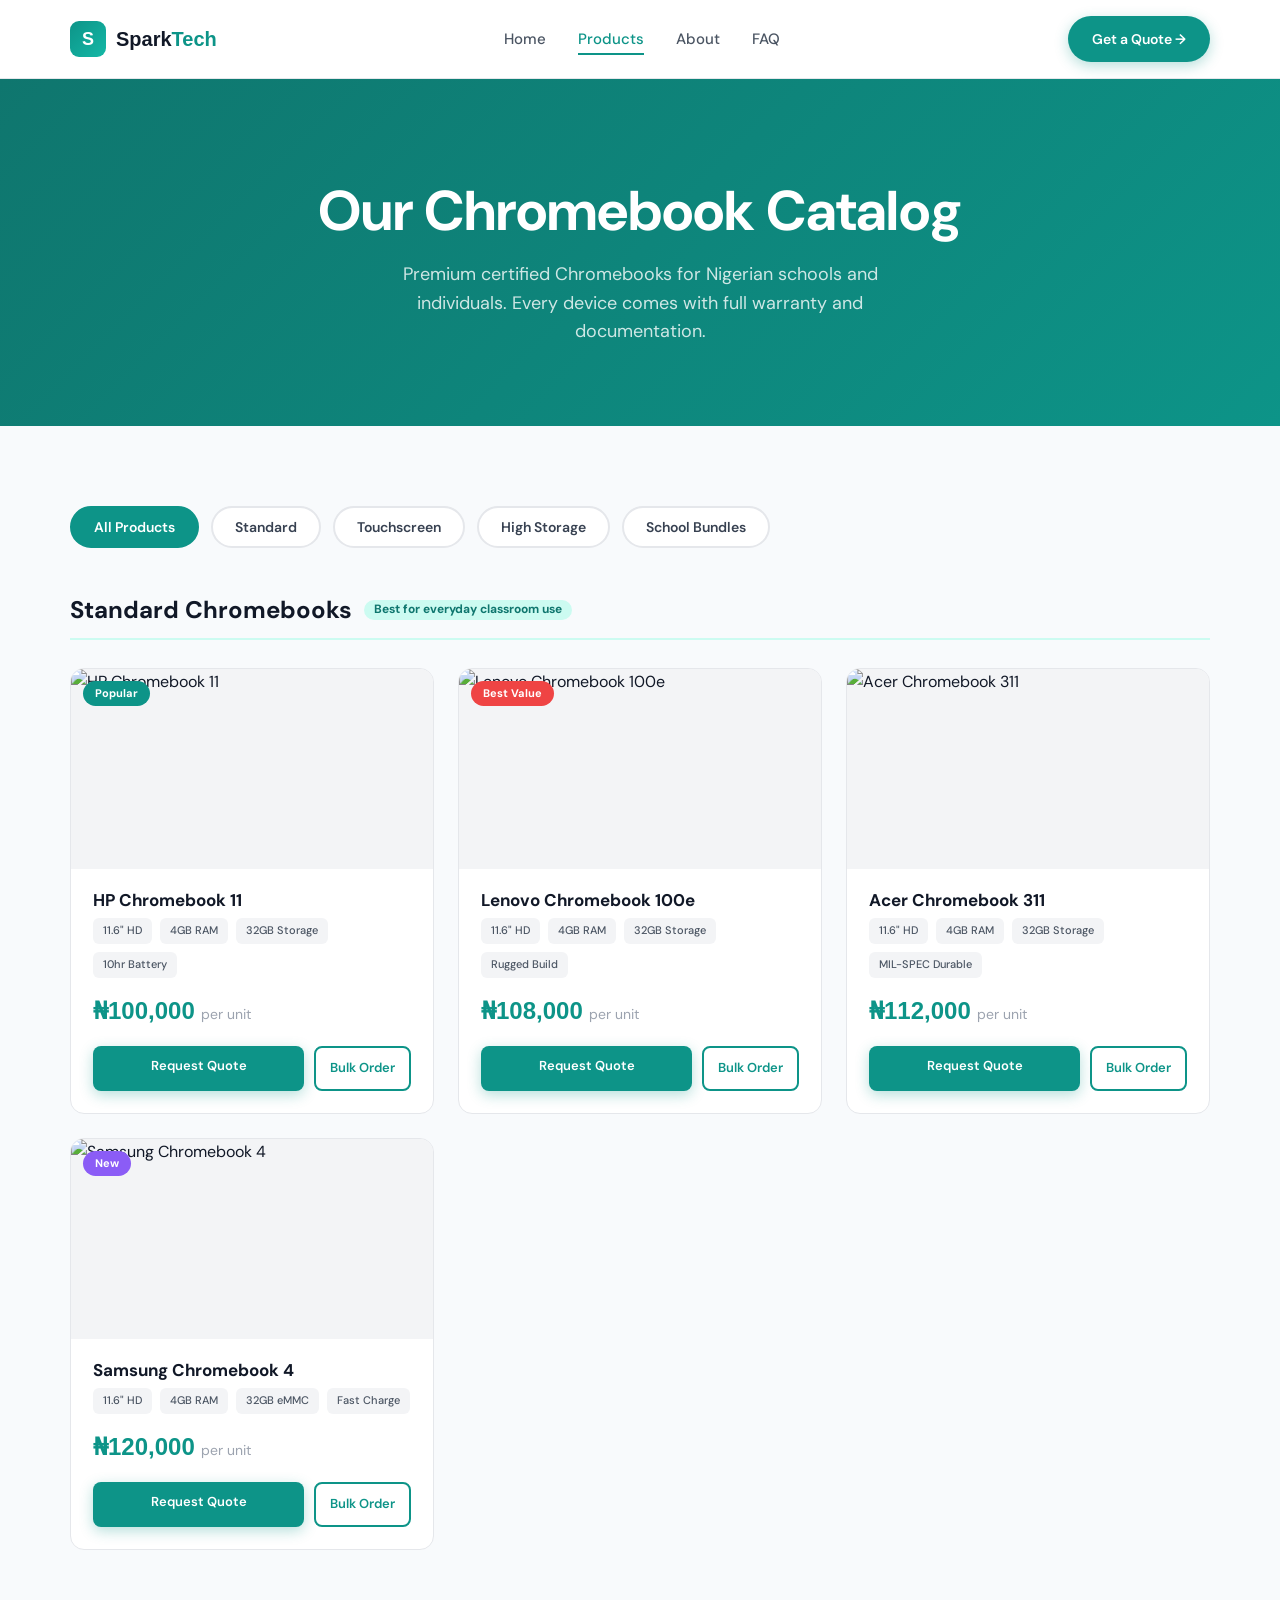
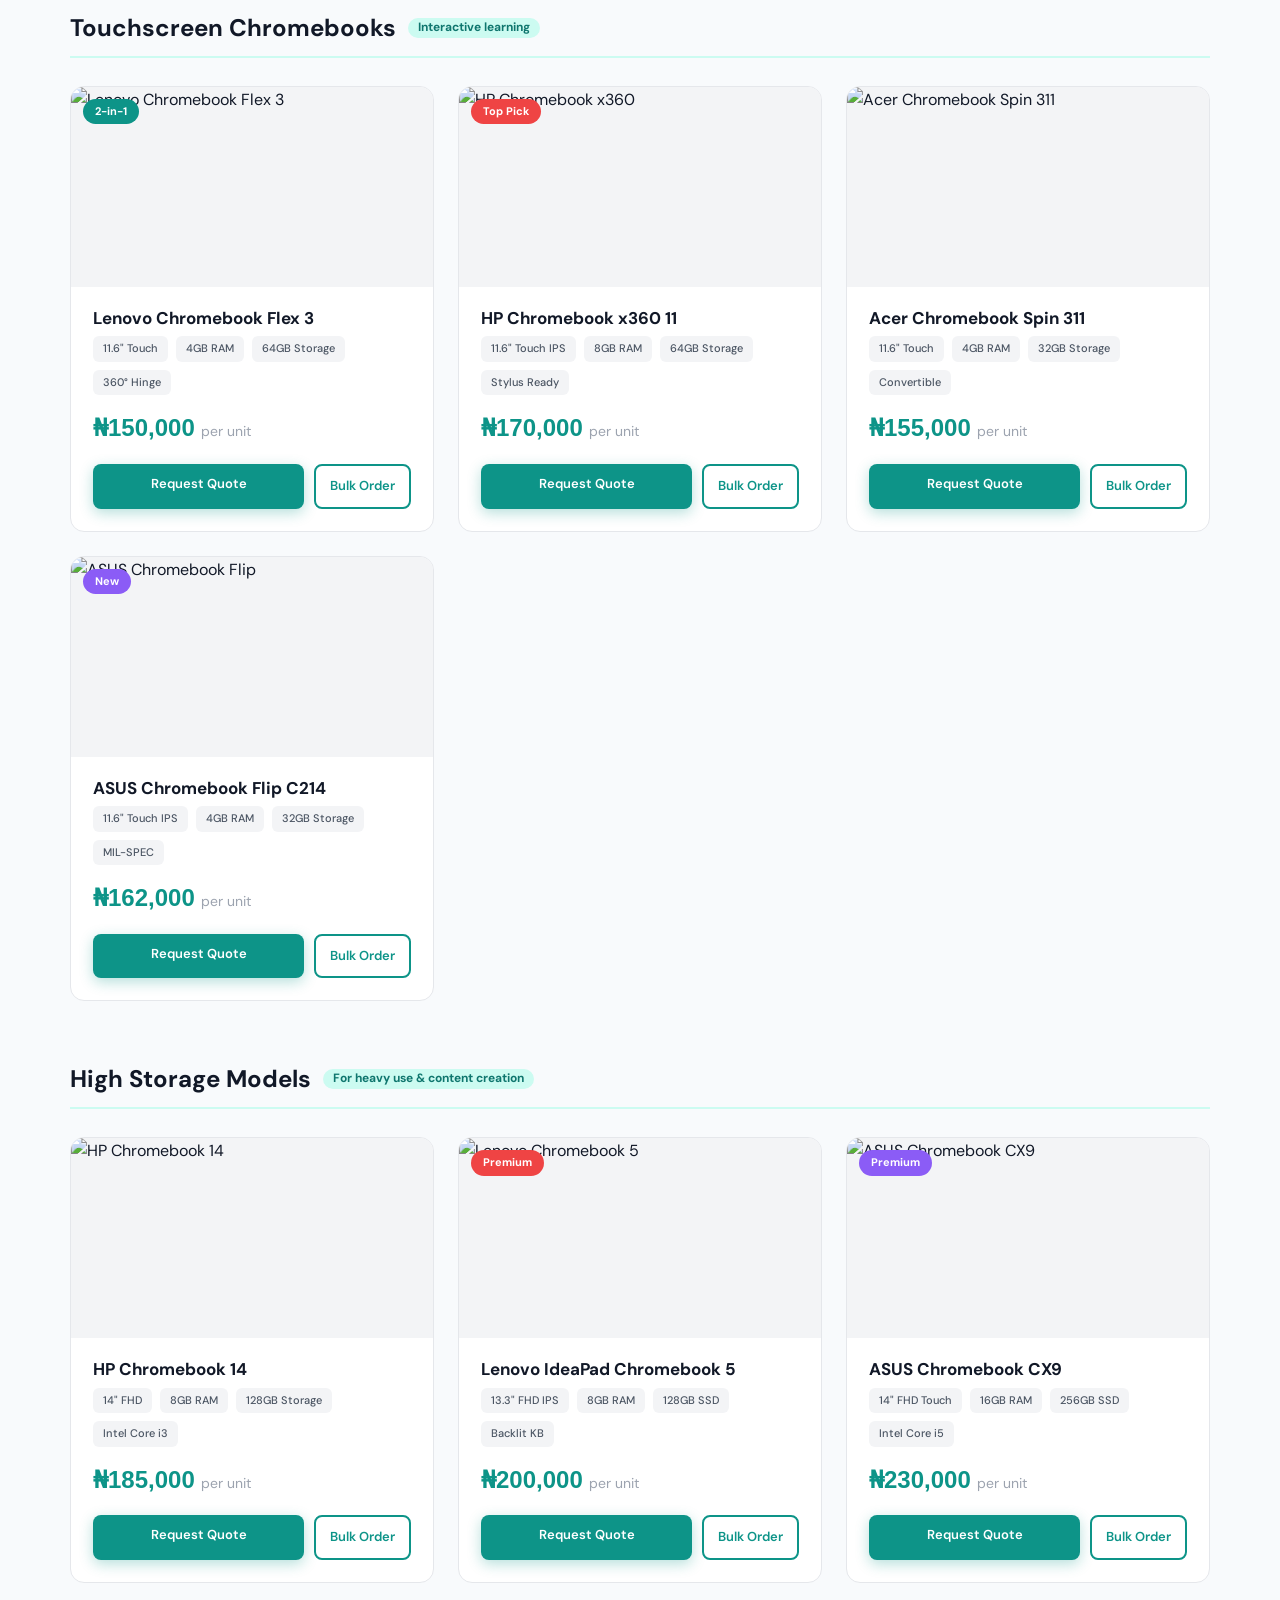
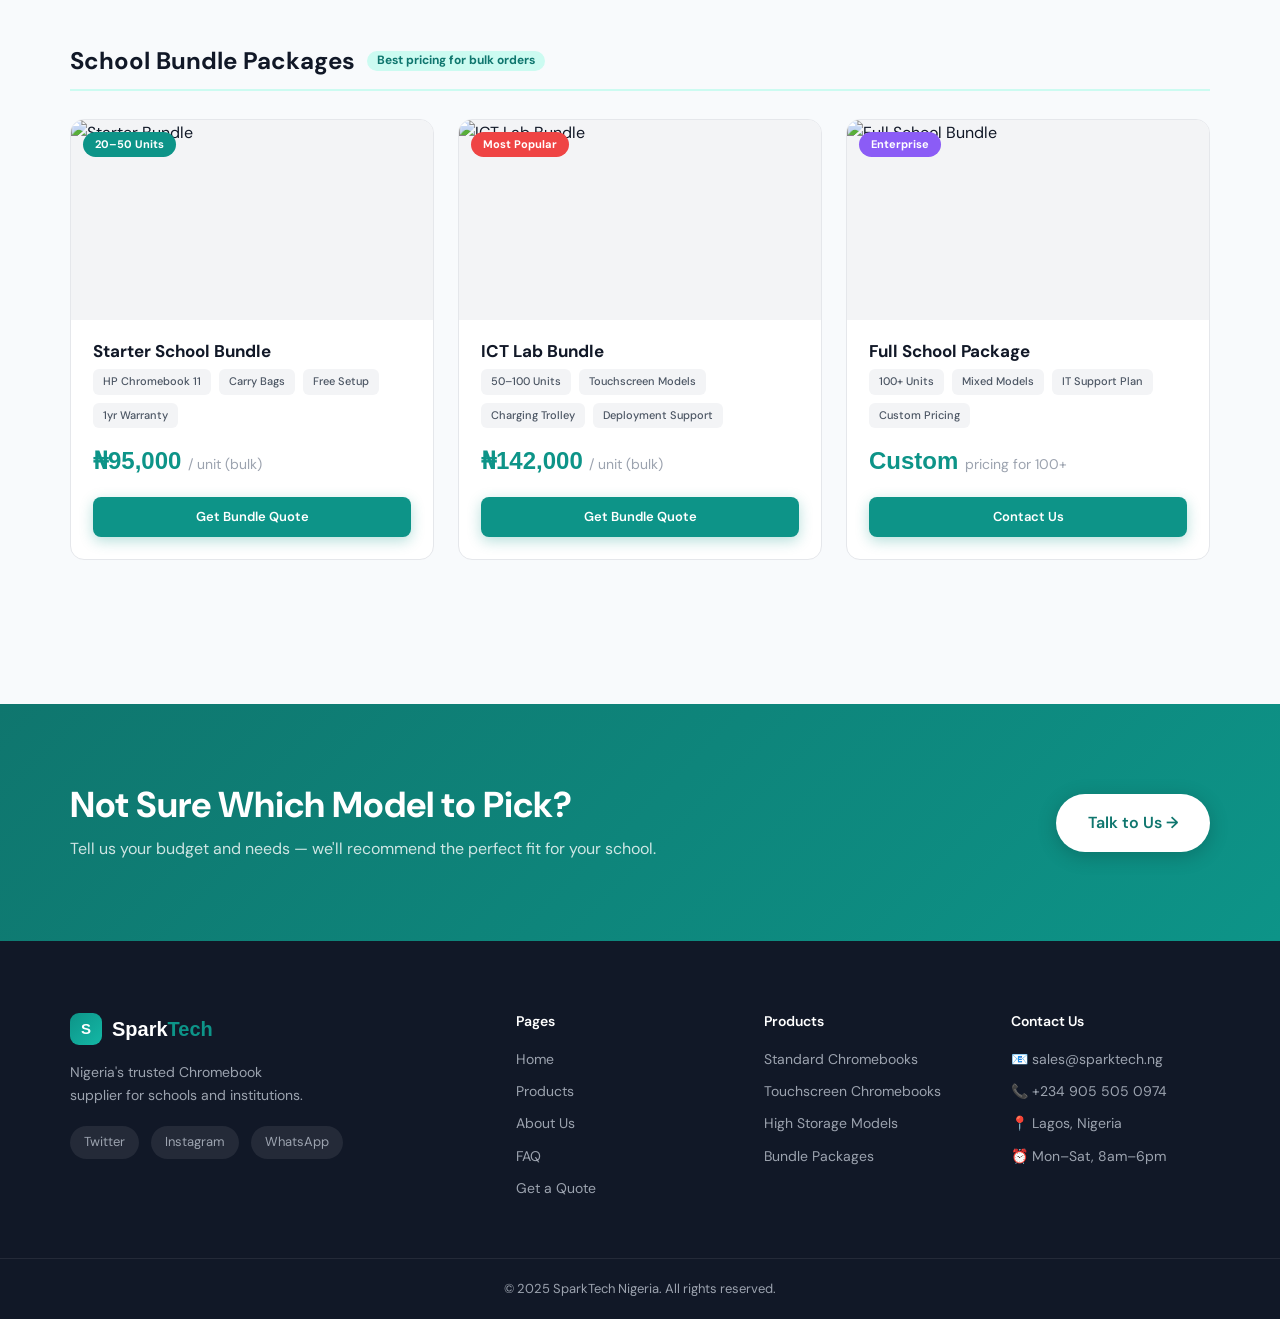
==== about.html @ 75e71f41 "Add files via upload" ====
<!DOCTYPE html>
<html lang="en">
<head>
<meta charset="UTF-8">
<meta name="viewport" content="width=device-width, initial-scale=1.0">
<title>Products — SparkTech</title>
<link href="https://fonts.googleapis.com/css2?family=Clash+Display:wght@400;500;600;700&family=DM+Sans:wght@300;400;500&display=swap" rel="stylesheet">
<link rel="stylesheet" href="style.css">
</head>
<body>

<header class="header">
  <div class="container nav">
    <a href="index.html" class="logo">
      <div class="logo-mark">S</div>
      <span>Spark<strong>Tech</strong></span>
    </a>
    <nav class="nav-links">
      <a href="index.html">Home</a>
      <a href="products.html" class="active">Products</a>
      <a href="about.html">About</a>
      <a href="faq.html">FAQ</a>
    </nav>
    <a href="quote.html" class="btn-primary">Get a Quote →</a>
    <button class="hamburger" onclick="toggleMenu()">&#9776;</button>
  </div>
  <div class="mobile-menu" id="mobileMenu">
    <a href="index.html">Home</a>
    <a href="products.html">Products</a>
    <a href="about.html">About</a>
    <a href="faq.html">FAQ</a>
    <a href="quote.html">Get a Quote</a>
  </div>
</header>

<!-- PAGE HERO -->
<section class="page-hero">
  <h1>Our Chromebook Catalog</h1>
  <p>Premium certified Chromebooks for Nigerian schools and individuals. Every device comes with full warranty and documentation.</p>
</section>

<!-- PRODUCTS -->
<section class="products-page">
  <div class="container">

    <!-- FILTER -->
    <div class="products-filter">
      <button class="filter-btn active" onclick="filterProducts('all', this)">All Products</button>
      <button class="filter-btn" onclick="filterProducts('standard', this)">Standard</button>
      <button class="filter-btn" onclick="filterProducts('touchscreen', this)">Touchscreen</button>
      <button class="filter-btn" onclick="filterProducts('high-storage', this)">High Storage</button>
      <button class="filter-btn" onclick="filterProducts('bundle', this)">School Bundles</button>
    </div>

    <!-- STANDARD CHROMEBOOKS -->
    <div class="products-category" data-category="standard">
      <h2 class="category-title">
        Standard Chromebooks
        <span class="category-tag">Best for everyday classroom use</span>
      </h2>
      <div class="products-grid">

        <div class="product-card">
          <div class="product-card-img">
            <img src="https://images.unsplash.com/photo-1593642632559-0c6d3fc62b89?w=500&q=80" alt="HP Chromebook 11" />
            <span class="product-badge">Popular</span>
          </div>
          <div class="product-card-info">
            <h3>HP Chromebook 11</h3>
            <div class="specs">
              <span class="spec-tag">11.6" HD</span>
              <span class="spec-tag">4GB RAM</span>
              <span class="spec-tag">32GB Storage</span>
              <span class="spec-tag">10hr Battery</span>
            </div>
            <div class="product-card-price">₦100,000 <span>per unit</span></div>
            <div class="product-card-actions">
              <a href="quote.html" class="btn-primary">Request Quote</a>
              <a href="quote.html" class="btn-outline-teal">Bulk Order</a>
            </div>
          </div>
        </div>

        <div class="product-card">
          <div class="product-card-img">
            <img src="https://images.unsplash.com/photo-1517336714731-489689fd1ca8?w=500&q=80" alt="Lenovo Chromebook 100e" />
            <span class="product-badge hot">Best Value</span>
          </div>
          <div class="product-card-info">
            <h3>Lenovo Chromebook 100e</h3>
            <div class="specs">
              <span class="spec-tag">11.6" HD</span>
              <span class="spec-tag">4GB RAM</span>
              <span class="spec-tag">32GB Storage</span>
              <span class="spec-tag">Rugged Build</span>
            </div>
            <div class="product-card-price">₦108,000 <span>per unit</span></div>
            <div class="product-card-actions">
              <a href="quote.html" class="btn-primary">Request Quote</a>
              <a href="quote.html" class="btn-outline-teal">Bulk Order</a>
            </div>
          </div>
        </div>

        <div class="product-card">
          <div class="product-card-img">
            <img src="https://images.unsplash.com/photo-1496181133206-80ce9b88a853?w=500&q=80" alt="Acer Chromebook 311" />
          </div>
          <div class="product-card-info">
            <h3>Acer Chromebook 311</h3>
            <div class="specs">
              <span class="spec-tag">11.6" HD</span>
              <span class="spec-tag">4GB RAM</span>
              <span class="spec-tag">32GB Storage</span>
              <span class="spec-tag">MIL-SPEC Durable</span>
            </div>
            <div class="product-card-price">₦112,000 <span>per unit</span></div>
            <div class="product-card-actions">
              <a href="quote.html" class="btn-primary">Request Quote</a>
              <a href="quote.html" class="btn-outline-teal">Bulk Order</a>
            </div>
          </div>
        </div>

        <div class="product-card">
          <div class="product-card-img">
            <img src="https://images.unsplash.com/photo-1588702547919-26089e690ecc?w=500&q=80" alt="Samsung Chromebook 4" />
            <span class="product-badge new">New</span>
          </div>
          <div class="product-card-info">
            <h3>Samsung Chromebook 4</h3>
            <div class="specs">
              <span class="spec-tag">11.6" HD</span>
              <span class="spec-tag">4GB RAM</span>
              <span class="spec-tag">32GB eMMC</span>
              <span class="spec-tag">Fast Charge</span>
            </div>
            <div class="product-card-price">₦120,000 <span>per unit</span></div>
            <div class="product-card-actions">
              <a href="quote.html" class="btn-primary">Request Quote</a>
              <a href="quote.html" class="btn-outline-teal">Bulk Order</a>
            </div>
          </div>
        </div>

      </div>
    </div>

    <!-- TOUCHSCREEN CHROMEBOOKS -->
    <div class="products-category" data-category="touchscreen">
      <h2 class="category-title">
        Touchscreen Chromebooks
        <span class="category-tag">Interactive learning</span>
      </h2>
      <div class="products-grid">

        <div class="product-card">
          <div class="product-card-img">
            <img src="https://images.unsplash.com/photo-1611532736597-de2d4265fba3?w=500&q=80" alt="Lenovo Chromebook Flex 3" />
            <span class="product-badge">2-in-1</span>
          </div>
          <div class="product-card-info">
            <h3>Lenovo Chromebook Flex 3</h3>
            <div class="specs">
              <span class="spec-tag">11.6" Touch</span>
              <span class="spec-tag">4GB RAM</span>
              <span class="spec-tag">64GB Storage</span>
              <span class="spec-tag">360° Hinge</span>
            </div>
            <div class="product-card-price">₦150,000 <span>per unit</span></div>
            <div class="product-card-actions">
              <a href="quote.html" class="btn-primary">Request Quote</a>
              <a href="quote.html" class="btn-outline-teal">Bulk Order</a>
            </div>
          </div>
        </div>

        <div class="product-card">
          <div class="product-card-img">
            <img src="https://images.unsplash.com/photo-1542393545-10f5cde2c810?w=500&q=80" alt="HP Chromebook x360" />
            <span class="product-badge hot">Top Pick</span>
          </div>
          <div class="product-card-info">
            <h3>HP Chromebook x360 11</h3>
            <div class="specs">
              <span class="spec-tag">11.6" Touch IPS</span>
              <span class="spec-tag">8GB RAM</span>
              <span class="spec-tag">64GB Storage</span>
              <span class="spec-tag">Stylus Ready</span>
            </div>
            <div class="product-card-price">₦170,000 <span>per unit</span></div>
            <div class="product-card-actions">
              <a href="quote.html" class="btn-primary">Request Quote</a>
              <a href="quote.html" class="btn-outline-teal">Bulk Order</a>
            </div>
          </div>
        </div>

        <div class="product-card">
          <div class="product-card-img">
            <img src="https://images.unsplash.com/photo-1525547719571-a2d4ac8945e2?w=500&q=80" alt="Acer Chromebook Spin 311" />
          </div>
          <div class="product-card-info">
            <h3>Acer Chromebook Spin 311</h3>
            <div class="specs">
              <span class="spec-tag">11.6" Touch</span>
              <span class="spec-tag">4GB RAM</span>
              <span class="spec-tag">32GB Storage</span>
              <span class="spec-tag">Convertible</span>
            </div>
            <div class="product-card-price">₦155,000 <span>per unit</span></div>
            <div class="product-card-actions">
              <a href="quote.html" class="btn-primary">Request Quote</a>
              <a href="quote.html" class="btn-outline-teal">Bulk Order</a>
            </div>
          </div>
        </div>

        <div class="product-card">
          <div class="product-card-img">
            <img src="https://images.unsplash.com/photo-1484788984921-03950022c9ef?w=500&q=80" alt="ASUS Chromebook Flip" />
            <span class="product-badge new">New</span>
          </div>
          <div class="product-card-info">
            <h3>ASUS Chromebook Flip C214</h3>
            <div class="specs">
              <span class="spec-tag">11.6" Touch IPS</span>
              <span class="spec-tag">4GB RAM</span>
              <span class="spec-tag">32GB Storage</span>
              <span class="spec-tag">MIL-SPEC</span>
            </div>
            <div class="product-card-price">₦162,000 <span>per unit</span></div>
            <div class="product-card-actions">
              <a href="quote.html" class="btn-primary">Request Quote</a>
              <a href="quote.html" class="btn-outline-teal">Bulk Order</a>
            </div>
          </div>
        </div>

      </div>
    </div>

    <!-- HIGH STORAGE -->
    <div class="products-category" data-category="high-storage">
      <h2 class="category-title">
        High Storage Models
        <span class="category-tag">For heavy use & content creation</span>
      </h2>
      <div class="products-grid">

        <div class="product-card">
          <div class="product-card-img">
            <img src="https://images.unsplash.com/photo-1516321497487-e288fb19713f?w=500&q=80" alt="HP Chromebook 14" />
          </div>
          <div class="product-card-info">
            <h3>HP Chromebook 14</h3>
            <div class="specs">
              <span class="spec-tag">14" FHD</span>
              <span class="spec-tag">8GB RAM</span>
              <span class="spec-tag">128GB Storage</span>
              <span class="spec-tag">Intel Core i3</span>
            </div>
            <div class="product-card-price">₦185,000 <span>per unit</span></div>
            <div class="product-card-actions">
              <a href="quote.html" class="btn-primary">Request Quote</a>
              <a href="quote.html" class="btn-outline-teal">Bulk Order</a>
            </div>
          </div>
        </div>

        <div class="product-card">
          <div class="product-card-img">
            <img src="https://images.unsplash.com/photo-1593642532454-e138e28a63f4?w=500&q=80" alt="Lenovo Chromebook 5" />
            <span class="product-badge hot">Premium</span>
          </div>
          <div class="product-card-info">
            <h3>Lenovo IdeaPad Chromebook 5</h3>
            <div class="specs">
              <span class="spec-tag">13.3" FHD IPS</span>
              <span class="spec-tag">8GB RAM</span>
              <span class="spec-tag">128GB SSD</span>
              <span class="spec-tag">Backlit KB</span>
            </div>
            <div class="product-card-price">₦200,000 <span>per unit</span></div>
            <div class="product-card-actions">
              <a href="quote.html" class="btn-primary">Request Quote</a>
              <a href="quote.html" class="btn-outline-teal">Bulk Order</a>
            </div>
          </div>
        </div>

        <div class="product-card">
          <div class="product-card-img">
            <img src="https://images.unsplash.com/photo-1603302576837-37561b2e2302?w=500&q=80" alt="ASUS Chromebook CX9" />
            <span class="product-badge new">Premium</span>
          </div>
          <div class="product-card-info">
            <h3>ASUS Chromebook CX9</h3>
            <div class="specs">
              <span class="spec-tag">14" FHD Touch</span>
              <span class="spec-tag">16GB RAM</span>
              <span class="spec-tag">256GB SSD</span>
              <span class="spec-tag">Intel Core i5</span>
            </div>
            <div class="product-card-price">₦230,000 <span>per unit</span></div>
            <div class="product-card-actions">
              <a href="quote.html" class="btn-primary">Request Quote</a>
              <a href="quote.html" class="btn-outline-teal">Bulk Order</a>
            </div>
          </div>
        </div>

      </div>
    </div>

    <!-- BUNDLES -->
    <div class="products-category" data-category="bundle">
      <h2 class="category-title">
        School Bundle Packages
        <span class="category-tag">Best pricing for bulk orders</span>
      </h2>
      <div class="products-grid">

        <div class="product-card">
          <div class="product-card-img">
            <img src="https://images.unsplash.com/photo-1588072432836-e10032774350?w=500&q=80" alt="Starter Bundle" />
            <span class="product-badge">20–50 Units</span>
          </div>
          <div class="product-card-info">
            <h3>Starter School Bundle</h3>
            <div class="specs">
              <span class="spec-tag">HP Chromebook 11</span>
              <span class="spec-tag">Carry Bags</span>
              <span class="spec-tag">Free Setup</span>
              <span class="spec-tag">1yr Warranty</span>
            </div>
            <div class="product-card-price">₦95,000 <span>/ unit (bulk)</span></div>
            <div class="product-card-actions">
              <a href="quote.html" class="btn-primary">Get Bundle Quote</a>
            </div>
          </div>
        </div>

        <div class="product-card">
          <div class="product-card-img">
            <img src="https://images.unsplash.com/photo-1509062522246-3755977927d7?w=500&q=80" alt="ICT Lab Bundle" />
            <span class="product-badge hot">Most Popular</span>
          </div>
          <div class="product-card-info">
            <h3>ICT Lab Bundle</h3>
            <div class="specs">
              <span class="spec-tag">50–100 Units</span>
              <span class="spec-tag">Touchscreen Models</span>
              <span class="spec-tag">Charging Trolley</span>
              <span class="spec-tag">Deployment Support</span>
            </div>
            <div class="product-card-price">₦142,000 <span>/ unit (bulk)</span></div>
            <div class="product-card-actions">
              <a href="quote.html" class="btn-primary">Get Bundle Quote</a>
            </div>
          </div>
        </div>

        <div class="product-card">
          <div class="product-card-img">
            <img src="https://images.unsplash.com/photo-1524178232363-1fb2b075b655?w=500&q=80" alt="Full School Bundle" />
            <span class="product-badge new">Enterprise</span>
          </div>
          <div class="product-card-info">
            <h3>Full School Package</h3>
            <div class="specs">
              <span class="spec-tag">100+ Units</span>
              <span class="spec-tag">Mixed Models</span>
              <span class="spec-tag">IT Support Plan</span>
              <span class="spec-tag">Custom Pricing</span>
            </div>
            <div class="product-card-price">Custom <span>pricing for 100+</span></div>
            <div class="product-card-actions">
              <a href="quote.html" class="btn-primary">Contact Us</a>
            </div>
          </div>
        </div>

      </div>
    </div>

  </div>
</section>

<!-- CTA STRIP -->
<section class="cta-strip">
  <div class="container cta-inner">
    <div>
      <h2>Not Sure Which Model to Pick?</h2>
      <p>Tell us your budget and needs — we'll recommend the perfect fit for your school.</p>
    </div>
    <a href="quote.html" class="btn-primary large">Talk to Us →</a>
  </div>
</section>

<!-- FOOTER -->
<footer class="footer">
  <div class="container footer-grid">
    <div class="footer-brand">
      <div class="logo">
        <div class="logo-mark">S</div>
        <span>Spark<strong>Tech</strong></span>
      </div>
      <p>Nigeria's trusted Chromebook supplier for schools and institutions.</p>
      <div class="socials">
        <a href="#">Twitter</a>
        <a href="#">Instagram</a>
        <a href="#">WhatsApp</a>
      </div>
    </div>
    <div class="footer-col">
      <h4>Pages</h4>
      <a href="index.html">Home</a>
      <a href="products.html">Products</a>
      <a href="about.html">About Us</a>
      <a href="faq.html">FAQ</a>
      <a href="quote.html">Get a Quote</a>
    </div>
    <div class="footer-col">
      <h4>Products</h4>
      <a href="products.html">Standard Chromebooks</a>
      <a href="products.html">Touchscreen Chromebooks</a>
      <a href="products.html">High Storage Models</a>
      <a href="products.html">Bundle Packages</a>
    </div>
    <div class="footer-col">
      <h4>Contact Us</h4>
      <p>📧 sales@sparktech.ng</p>
      <p>📞 +234 905 505 0974</p>
      <p>📍 Lagos, Nigeria</p>
      <p>⏰ Mon–Sat, 8am–6pm</p>
    </div>
  </div>
  <div class="footer-bottom">
    <p>© 2025 SparkTech Nigeria. All rights reserved.</p>
  </div>
</footer>

<script>
function toggleMenu() {
  document.getElementById('mobileMenu').classList.toggle('open');
}

function filterProducts(cat, btn) {
  document.querySelectorAll('.filter-btn').forEach(b => b.classList.remove('active'));
  btn.classList.add('active');
  document.querySelectorAll('.products-category').forEach(section => {
    if (cat === 'all' || section.dataset.category === cat) {
      section.style.display = 'block';
    } else {
      section.style.display = 'none';
    }
  });
}
</script>
</body>
</html>
---- style.css ----
/* ===================== RESET & BASE ===================== */
*, *::before, *::after { margin: 0; padding: 0; box-sizing: border-box; }

:root {
  --teal: #0d9488;
  --teal-light: #14b8a6;
  --teal-dark: #0f766e;
  --teal-pale: #ccfbf1;
  --teal-bg: #f0fdfa;
  --white: #ffffff;
  --off-white: #f8fafc;
  --gray-50: #f9fafb;
  --gray-100: #f3f4f6;
  --gray-200: #e5e7eb;
  --gray-400: #9ca3af;
  --gray-600: #4b5563;
  --gray-700: #374151;
  --gray-900: #111827;
  --shadow-sm: 0 1px 3px rgba(0,0,0,0.08);
  --shadow-md: 0 4px 16px rgba(0,0,0,0.10);
  --shadow-lg: 0 12px 40px rgba(0,0,0,0.12);
  --radius: 14px;
  --radius-sm: 8px;
}

html { scroll-behavior: smooth; }

body {
  font-family: 'DM Sans', sans-serif;
  background: var(--white);
  color: var(--gray-900);
  line-height: 1.6;
  overflow-x: hidden;
}

h1, h2, h3, h4 {
  font-family: 'Clash Display', 'DM Sans', sans-serif;
  font-weight: 700;
  line-height: 1.15;
}

a { text-decoration: none; color: inherit; }
img { width: 100%; display: block; }

.container { width: 90%; max-width: 1140px; margin: auto; }
.section { padding: 100px 0; }

/* ===================== SECTION LABELS ===================== */
.section-label {
  display: inline-block;
  background: var(--teal-pale);
  color: var(--teal-dark);
  font-size: 12px;
  font-weight: 600;
  letter-spacing: 2px;
  text-transform: uppercase;
  padding: 6px 14px;
  border-radius: 99px;
  margin-bottom: 16px;
}

.section-title {
  font-size: clamp(28px, 4vw, 42px);
  color: var(--gray-900);
  margin-bottom: 48px;
  line-height: 1.2;
}

/* ===================== BUTTONS ===================== */
.btn-primary {
  background: var(--teal);
  color: white;
  padding: 12px 24px;
  border-radius: 99px;
  font-weight: 600;
  font-size: 14px;
  display: inline-block;
  transition: background 0.2s, transform 0.2s, box-shadow 0.2s;
  box-shadow: 0 4px 14px rgba(13,148,136,0.3);
  cursor: pointer;
  border: none;
  font-family: 'DM Sans', sans-serif;
}
.btn-primary:hover { background: var(--teal-dark); transform: translateY(-2px); box-shadow: 0 8px 24px rgba(13,148,136,0.4); }
.btn-primary.large { padding: 16px 32px; font-size: 16px; }

.btn-ghost {
  background: transparent;
  color: white;
  border: 2px solid rgba(255,255,255,0.6);
  padding: 12px 24px;
  border-radius: 99px;
  font-weight: 600;
  font-size: 14px;
  display: inline-block;
  transition: all 0.2s;
}
.btn-ghost:hover { background: rgba(255,255,255,0.15); border-color: white; }
.btn-ghost.large { padding: 16px 32px; font-size: 16px; }

.btn-teal {
  color: var(--teal);
  font-weight: 600;
  font-size: 14px;
  display: inline-flex;
  align-items: center;
  gap: 4px;
  transition: gap 0.2s;
}
.btn-teal:hover { gap: 8px; }

.btn-outline-teal {
  border: 2px solid var(--teal);
  color: var(--teal);
  padding: 12px 24px;
  border-radius: 99px;
  font-weight: 600;
  font-size: 14px;
  display: inline-block;
  transition: all 0.2s;
}
.btn-outline-teal:hover { background: var(--teal); color: white; }

/* ===================== HEADER / NAV ===================== */
.header {
  position: sticky;
  top: 0;
  z-index: 999;
  background: rgba(255,255,255,0.95);
  backdrop-filter: blur(12px);
  border-bottom: 1px solid var(--gray-200);
}

.nav {
  display: flex;
  align-items: center;
  justify-content: space-between;
  padding: 16px 0;
  gap: 20px;
}

.logo {
  display: flex;
  align-items: center;
  gap: 10px;
  font-size: 20px;
  font-family: 'Clash Display', sans-serif;
  font-weight: 600;
}

.logo-mark {
  width: 36px; height: 36px;
  background: linear-gradient(135deg, var(--teal), var(--teal-light));
  border-radius: 9px;
  display: flex; align-items: center; justify-content: center;
  color: white;
  font-weight: 800;
  font-size: 18px;
}

.logo strong { color: var(--teal); }

.nav-links { display: flex; gap: 32px; }
.nav-links a {
  color: var(--gray-600);
  font-weight: 500;
  font-size: 15px;
  position: relative;
  transition: color 0.2s;
}
.nav-links a::after {
  content: '';
  position: absolute;
  bottom: -4px; left: 0;
  width: 0; height: 2px;
  background: var(--teal);
  transition: width 0.2s;
}
.nav-links a:hover, .nav-links a.active { color: var(--teal); }
.nav-links a:hover::after, .nav-links a.active::after { width: 100%; }

.hamburger {
  display: none;
  background: none; border: none;
  font-size: 24px; cursor: pointer;
  color: var(--gray-700);
}

.mobile-menu {
  display: none;
  flex-direction: column;
  padding: 10px 5%;
  border-top: 1px solid var(--gray-200);
  background: white;
}
.mobile-menu a {
  padding: 12px 0;
  color: var(--gray-700);
  font-weight: 500;
  border-bottom: 1px solid var(--gray-100);
}
.mobile-menu.open { display: flex; }

/* ===================== HERO ===================== */
.hero {
  position: relative;
  min-height: 92vh;
  display: flex;
  align-items: center;
  overflow: hidden;
}

.hero-bg { position: absolute; inset: 0; z-index: 0; }
.hero-bg img { width: 100%; height: 100%; object-fit: cover; object-position: center; }
.hero-overlay {
  position: absolute; inset: 0;
  background: linear-gradient(135deg, rgba(15,118,110,0.88) 0%, rgba(13,148,136,0.7) 60%, rgba(0,0,0,0.5) 100%);
}

.hero-inner {
  position: relative; z-index: 1;
  padding: 120px 0 80px;
  max-width: 700px;
}

.hero-badge {
  display: inline-block;
  background: rgba(255,255,255,0.2);
  backdrop-filter: blur(10px);
  color: white;
  padding: 8px 18px;
  border-radius: 99px;
  font-size: 13px;
  font-weight: 600;
  margin-bottom: 24px;
  border: 1px solid rgba(255,255,255,0.3);
  animation: fadeUp 0.6s ease both;
}

.hero h1 {
  font-size: clamp(42px, 6vw, 72px);
  color: white;
  line-height: 1.05;
  animation: fadeUp 0.6s 0.1s ease both;
}

.hero h1 .highlight { color: #5eead4; }

.hero-inner > p {
  color: rgba(255,255,255,0.85);
  font-size: 18px;
  margin: 24px 0 36px;
  max-width: 500px;
  animation: fadeUp 0.6s 0.2s ease both;
}

.hero-ctas { display: flex; gap: 16px; flex-wrap: wrap; animation: fadeUp 0.6s 0.3s ease both; }

.hero-stats {
  display: flex;
  align-items: center;
  gap: 32px;
  margin-top: 64px;
  animation: fadeUp 0.6s 0.4s ease both;
}

.stat { text-align: center; }
.stat-num { display: block; font-family: 'Clash Display', sans-serif; font-size: 32px; font-weight: 700; color: white; }
.stat-num sup { font-size: 16px; }
.stat-label { color: rgba(255,255,255,0.7); font-size: 13px; }
.stat-divider { width: 1px; height: 40px; background: rgba(255,255,255,0.3); }

@keyframes fadeUp {
  from { opacity: 0; transform: translateY(24px); }
  to { opacity: 1; transform: translateY(0); }
}

/* ===================== TRUST BAR ===================== */
.trust-bar { background: var(--teal-pale); border-bottom: 1px solid #99f6e4; }
.trust-inner { display: flex; align-items: center; gap: 20px; padding: 14px 0; flex-wrap: wrap; }
.trust-inner > span { color: var(--teal-dark); font-size: 13px; font-weight: 600; }
.trust-tags { display: flex; gap: 10px; flex-wrap: wrap; }
.trust-tags span {
  background: white;
  color: var(--teal-dark);
  border: 1px solid #5eead4;
  padding: 4px 14px;
  border-radius: 99px;
  font-size: 12px;
  font-weight: 600;
}

/* ===================== WHY SPARKTECH ===================== */
.why { background: var(--off-white); }
.why-grid { display: grid; grid-template-columns: repeat(auto-fit, minmax(300px, 1fr)); gap: 24px; }

.why-card {
  background: white;
  border: 1px solid var(--gray-200);
  border-radius: var(--radius);
  padding: 32px;
  transition: all 0.3s;
  opacity: 0;
  transform: translateY(20px);
}
.why-card.visible { opacity: 1; transform: translateY(0); }
.why-card:hover { border-color: var(--teal-light); box-shadow: var(--shadow-md); transform: translateY(-4px); }
.why-icon { font-size: 32px; margin-bottom: 14px; }
.why-card h3 { font-size: 18px; margin-bottom: 10px; }
.why-card p { color: var(--gray-600); font-size: 15px; }

/* ===================== PRODUCTS PREVIEW ===================== */
.preview { background: white; }
.preview-grid { display: grid; grid-template-columns: repeat(auto-fit, minmax(340px, 1fr)); gap: 30px; }

.preview-card {
  border-radius: var(--radius);
  overflow: hidden;
  border: 1px solid var(--gray-200);
  transition: all 0.3s;
  opacity: 0;
  transform: translateY(20px);
}
.preview-card.visible { opacity: 1; transform: translateY(0); }
.preview-card:hover { box-shadow: var(--shadow-lg); transform: translateY(-6px); }
.preview-card img { height: 240px; object-fit: cover; }
.preview-info { padding: 28px; }
.preview-info h3 { font-size: 22px; margin-bottom: 8px; }
.preview-info p { color: var(--gray-600); margin-bottom: 14px; font-size: 15px; }
.preview-price { font-family: 'Clash Display', sans-serif; font-size: 22px; color: var(--teal); font-weight: 700; margin-bottom: 16px; }

/* ===================== CLASSROOM SECTION ===================== */
.classroom-img { position: relative; height: 520px; overflow: hidden; }
.classroom-img img { width: 100%; height: 100%; object-fit: cover; }
.classroom-overlay {
  position: absolute; inset: 0;
  background: linear-gradient(to right, rgba(15,118,110,0.85) 0%, rgba(0,0,0,0.4) 100%);
}
.classroom-text {
  position: absolute; inset: 0;
  display: flex; flex-direction: column;
  align-items: flex-start; justify-content: center;
  padding: 0 10%; gap: 28px;
}
.classroom-text h2 { font-size: clamp(32px, 5vw, 56px); color: white; }
.classroom-text span { color: #5eead4; }

/* ===================== TESTIMONIALS ===================== */
.testimonials { background: var(--teal-bg); }
.testi-grid { display: grid; grid-template-columns: repeat(auto-fit, minmax(300px, 1fr)); gap: 24px; }

.testi-card {
  background: white;
  border-radius: var(--radius);
  padding: 32px;
  border: 1px solid #99f6e4;
  transition: all 0.3s;
  opacity: 0;
  transform: translateY(20px);
}
.testi-card.visible { opacity: 1; transform: translateY(0); }
.testi-card:hover { box-shadow: var(--shadow-md); }
.testi-card > p { color: var(--gray-700); font-size: 15px; line-height: 1.7; margin-bottom: 24px; font-style: italic; }
.testi-author { display: flex; align-items: center; gap: 14px; }
.testi-avatar {
  width: 44px; height: 44px;
  background: linear-gradient(135deg, var(--teal), var(--teal-light));
  border-radius: 50%;
  display: flex; align-items: center; justify-content: center;
  color: white; font-weight: 700; font-size: 14px;
  flex-shrink: 0;
}
.testi-author strong { display: block; font-size: 15px; }
.testi-author span { color: var(--gray-400); font-size: 13px; }

/* ===================== CTA STRIP ===================== */
.cta-strip { background: linear-gradient(135deg, var(--teal-dark) 0%, var(--teal) 100%); padding: 80px 0; }
.cta-inner { display: flex; align-items: center; justify-content: space-between; gap: 40px; flex-wrap: wrap; }
.cta-strip h2 { font-size: clamp(24px, 3.5vw, 36px); color: white; margin-bottom: 10px; }
.cta-strip p { color: rgba(255,255,255,0.8); font-size: 16px; }
.cta-strip .btn-primary { background: white; color: var(--teal-dark); box-shadow: 0 4px 20px rgba(0,0,0,0.2); white-space: nowrap; }
.cta-strip .btn-primary:hover { background: var(--teal-pale); }

/* ===================== FOOTER ===================== */
.footer { background: var(--gray-900); padding: 72px 0 0; }
.footer-grid { display: grid; grid-template-columns: 2fr 1fr 1fr 1fr; gap: 48px; padding-bottom: 48px; }
.footer-brand .logo { color: white; margin-bottom: 16px; }
.footer-brand .logo .logo-mark { width: 32px; height: 32px; font-size: 15px; }
.footer-brand p { color: var(--gray-400); font-size: 14px; max-width: 240px; margin-bottom: 20px; }
.socials { display: flex; gap: 12px; }
.socials a {
  background: rgba(255,255,255,0.08);
  color: var(--gray-400);
  padding: 6px 14px;
  border-radius: 99px;
  font-size: 13px;
  transition: all 0.2s;
}
.socials a:hover { background: var(--teal); color: white; }
.footer-col h4 { color: white; font-size: 14px; font-weight: 600; margin-bottom: 18px; }
.footer-col a { display: block; color: var(--gray-400); font-size: 14px; margin-bottom: 10px; transition: color 0.2s; }
.footer-col a:hover { color: var(--teal-light); }
.footer-col p { color: var(--gray-400); font-size: 14px; margin-bottom: 10px; }
.footer-bottom { border-top: 1px solid rgba(255,255,255,0.08); padding: 20px 0; text-align: center; }
.footer-bottom p { color: var(--gray-400); font-size: 13px; }

/* ===================== PAGE HERO (inner pages) ===================== */
.page-hero {
  background: linear-gradient(135deg, var(--teal-dark) 0%, var(--teal) 100%);
  padding: 100px 0 80px;
  text-align: center;
}
.page-hero h1 { color: white; font-size: clamp(36px, 5vw, 56px); margin-bottom: 16px; }
.page-hero p { color: rgba(255,255,255,0.8); font-size: 18px; max-width: 560px; margin: auto; }

/* ===================== PRODUCTS PAGE ===================== */
.products-page { padding: 80px 0; background: var(--off-white); }
.products-filter { display: flex; gap: 12px; margin-bottom: 48px; flex-wrap: wrap; }

.filter-btn {
  padding: 10px 22px;
  border-radius: 99px;
  border: 2px solid var(--gray-200);
  background: white;
  color: var(--gray-700);
  font-weight: 600;
  font-size: 14px;
  cursor: pointer;
  transition: all 0.2s;
  font-family: 'DM Sans', sans-serif;
}
.filter-btn:hover, .filter-btn.active { background: var(--teal); border-color: var(--teal); color: white; }

.products-category { margin-bottom: 64px; }
.category-title {
  font-size: 24px;
  color: var(--gray-900);
  margin-bottom: 28px;
  padding-bottom: 14px;
  border-bottom: 2px solid var(--teal-pale);
  display: flex;
  align-items: center;
  gap: 12px;
}
.category-tag {
  background: var(--teal-pale);
  color: var(--teal-dark);
  font-size: 12px;
  padding: 3px 10px;
  border-radius: 99px;
  font-family: 'DM Sans', sans-serif;
}

.products-grid { display: grid; grid-template-columns: repeat(auto-fill, minmax(280px, 1fr)); gap: 24px; }

.product-card {
  background: white;
  border-radius: var(--radius);
  overflow: hidden;
  border: 1px solid var(--gray-200);
  transition: all 0.3s;
}
.product-card:hover { box-shadow: var(--shadow-lg); transform: translateY(-6px); border-color: var(--teal-light); }
.product-card-img { position: relative; height: 200px; overflow: hidden; background: var(--gray-100); }
.product-card-img img { width: 100%; height: 100%; object-fit: cover; transition: transform 0.4s; }
.product-card:hover .product-card-img img { transform: scale(1.05); }

.product-badge { position: absolute; top: 12px; left: 12px; padding: 4px 12px; border-radius: 99px; font-size: 11px; font-weight: 700; background: var(--teal); color: white; }
.product-badge.hot { background: #ef4444; }
.product-badge.new { background: #8b5cf6; }

.product-card-info { padding: 22px; }
.product-card-info h3 { font-size: 17px; margin-bottom: 8px; }
.specs { display: flex; gap: 8px; flex-wrap: wrap; margin-bottom: 14px; }
.spec-tag { background: var(--gray-100); color: var(--gray-600); font-size: 11px; padding: 4px 10px; border-radius: 6px; font-weight: 500; }
.product-card-price { font-family: 'Clash Display', sans-serif; font-size: 24px; color: var(--teal); font-weight: 700; margin-bottom: 16px; }
.product-card-price span { font-size: 14px; color: var(--gray-400); font-family: 'DM Sans', sans-serif; font-weight: 400; }
.product-card-actions { display: flex; gap: 10px; }
.product-card-actions .btn-primary { flex: 1; text-align: center; padding: 10px; font-size: 13px; border-radius: var(--radius-sm); }
.product-card-actions .btn-outline-teal { padding: 10px 14px; font-size: 13px; border-radius: var(--radius-sm); }

/* ===================== ABOUT PAGE ===================== */
.about-story { padding: 100px 0; background: white; }
.about-grid { display: grid; grid-template-columns: 1fr 1fr; gap: 80px; align-items: center; }
.about-img { border-radius: var(--radius); overflow: hidden; box-shadow: var(--shadow-lg); }
.about-img img { height: 500px; object-fit: cover; }
.about-content h2 { font-size: clamp(28px, 4vw, 40px); margin-bottom: 20px; }
.about-content p { color: var(--gray-600); font-size: 16px; margin-bottom: 18px; line-height: 1.8; }

.about-values { padding: 80px 0; background: var(--teal-bg); }
.values-grid { display: grid; grid-template-columns: repeat(auto-fit, minmax(220px, 1fr)); gap: 24px; margin-top: 48px; }
.value-card { background: white; border-radius: var(--radius); padding: 32px 24px; text-align: center; border: 1px solid #99f6e4; }
.value-icon { font-size: 40px; margin-bottom: 14px; }
.value-card h3 { font-size: 18px; margin-bottom: 10px; }
.value-card p { color: var(--gray-600); font-size: 14px; }

.about-numbers { padding: 80px 0; background: var(--gray-900); }
.about-numbers .section-title { color: white; }
.numbers-grid { display: grid; grid-template-columns: repeat(auto-fit, minmax(180px, 1fr)); gap: 0; }
.number-item { padding: 40px 32px; text-align: center; border-right: 1px solid rgba(255,255,255,0.1); }
.number-item:last-child { border-right: none; }
.number-big { font-family: 'Clash Display', sans-serif; font-size: 52px; font-weight: 700; color: var(--teal-light); display: block; margin-bottom: 8px; }
.number-item p { color: var(--gray-400); font-size: 15px; }

/* ===================== FAQ PAGE ===================== */
.faq-page { padding: 80px 0; background: var(--off-white); }
.faq-list { max-width: 780px; margin: auto; }

.faq-item { background: white; border: 1px solid var(--gray-200); border-radius: var(--radius-sm); margin-bottom: 12px; overflow: hidden; }
.faq-question {
  display: flex; justify-content: space-between; align-items: center;
  padding: 22px 28px;
  cursor: pointer;
  font-weight: 600;
  font-size: 16px;
  transition: color 0.2s;
}
.faq-question:hover { color: var(--teal); }
.faq-toggle {
  width: 28px; height: 28px;
  background: var(--gray-100);
  border-radius: 50%;
  display: flex; align-items: center; justify-content: center;
  font-size: 18px;
  flex-shrink: 0;
  transition: background 0.2s, transform 0.3s;
}
.faq-item.open .faq-toggle { background: var(--teal); color: white; transform: rotate(45deg); }
.faq-answer { max-height: 0; overflow: hidden; transition: max-height 0.35s ease, padding 0.3s; padding: 0 28px; }
.faq-item.open .faq-answer { max-height: 300px; padding: 0 28px 22px; }
.faq-answer p { color: var(--gray-600); font-size: 15px; line-height: 1.8; }

/* ===================== QUOTE PAGE ===================== */
.quote-page { padding: 80px 0; background: var(--off-white); }
.quote-wrapper { display: grid; grid-template-columns: 1fr 1.4fr; gap: 60px; align-items: start; }
.quote-info h2 { font-size: 32px; margin-bottom: 16px; }
.quote-info p { color: var(--gray-600); margin-bottom: 32px; line-height: 1.8; }
.quote-perks { display: flex; flex-direction: column; gap: 16px; }
.perk { display: flex; align-items: flex-start; gap: 14px; background: white; border: 1px solid var(--gray-200); border-radius: var(--radius-sm); padding: 18px; }
.perk-icon { font-size: 24px; }
.perk h4 { font-size: 15px; margin-bottom: 4px; }
.perk p { font-size: 13px; color: var(--gray-600); }

.quote-form { background: white; border-radius: var(--radius); padding: 48px 40px; box-shadow: var(--shadow-md); border: 1px solid var(--gray-200); }
.quote-form h3 { font-size: 24px; margin-bottom: 32px; }
.form-group { margin-bottom: 22px; }
.form-group label { display: block; font-size: 14px; font-weight: 600; color: var(--gray-700); margin-bottom: 8px; }
.form-group input,
.form-group select,
.form-group textarea {
  width: 100%;
  padding: 13px 16px;
  border: 1.5px solid var(--gray-200);
  border-radius: var(--radius-sm);
  font-family: 'DM Sans', sans-serif;
  font-size: 15px;
  color: var(--gray-900);
  background: var(--gray-50);
  transition: border-color 0.2s, box-shadow 0.2s;
  outline: none;
}
.form-group input:focus,
.form-group select:focus,
.form-group textarea:focus {
  border-color: var(--teal);
  box-shadow: 0 0 0 3px rgba(13,148,136,0.1);
  background: white;
}
.form-group textarea { resize: vertical; min-height: 110px; }
.form-row { display: grid; grid-template-columns: 1fr 1fr; gap: 16px; }
.form-submit { width: 100%; padding: 16px; font-size: 16px; border-radius: var(--radius-sm); cursor: pointer; }

/* ===================== RESPONSIVE ===================== */
@media (max-width: 900px) {
  .nav-links, .header .btn-primary { display: none; }
  .hamburger { display: block; }
  .footer-grid { grid-template-columns: 1fr 1fr; }
  .about-grid { grid-template-columns: 1fr; gap: 40px; }
  .quote-wrapper { grid-template-columns: 1fr; }
  .number-item { border-right: none; border-bottom: 1px solid rgba(255,255,255,0.1); }
}

@media (max-width: 600px) {
  .hero h1 { font-size: 36px; }
  .hero-stats { flex-direction: column; gap: 16px; }
  .stat-divider { width: 60px; height: 1px; }
  .cta-inner { flex-direction: column; text-align: center; }
  .footer-grid { grid-template-columns: 1fr; }
  .hero-ctas { flex-direction: column; }
  .form-row { grid-template-columns: 1fr; }
  .classroom-text { padding: 0 5%; }
}
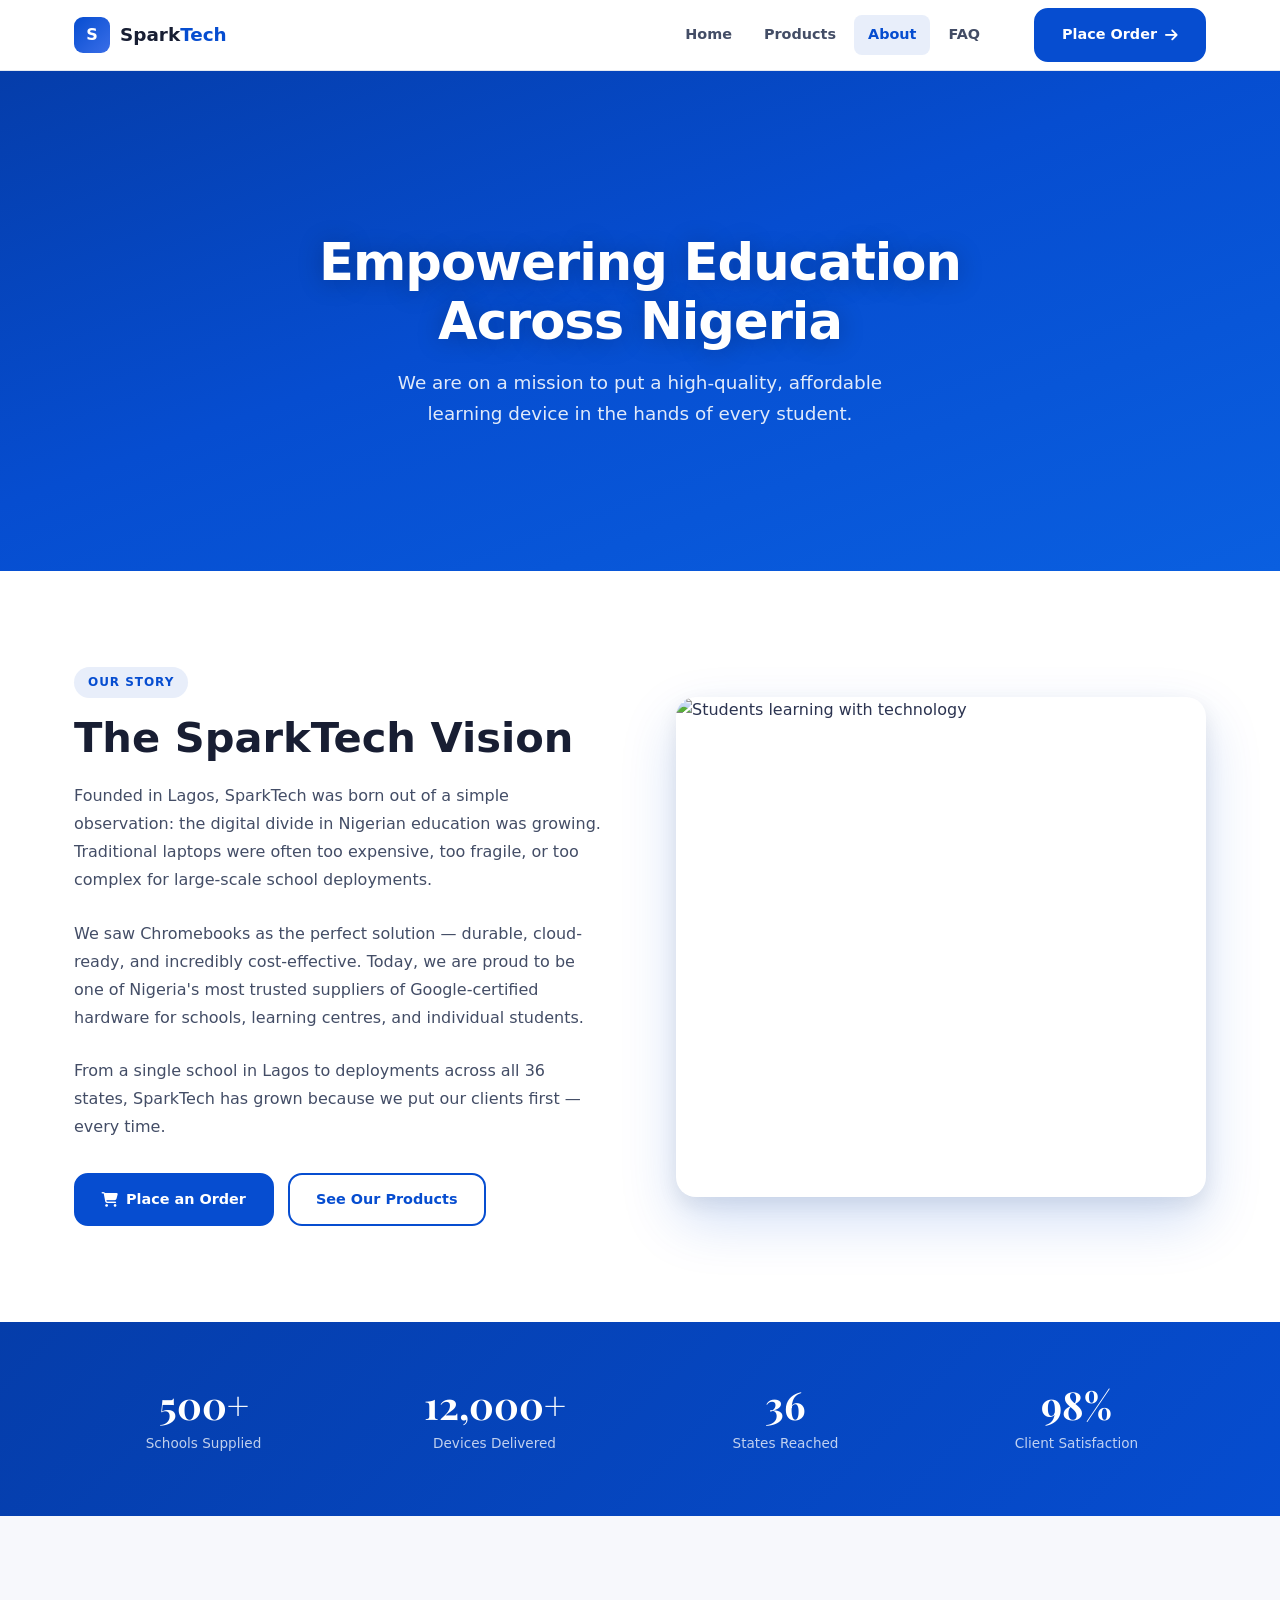
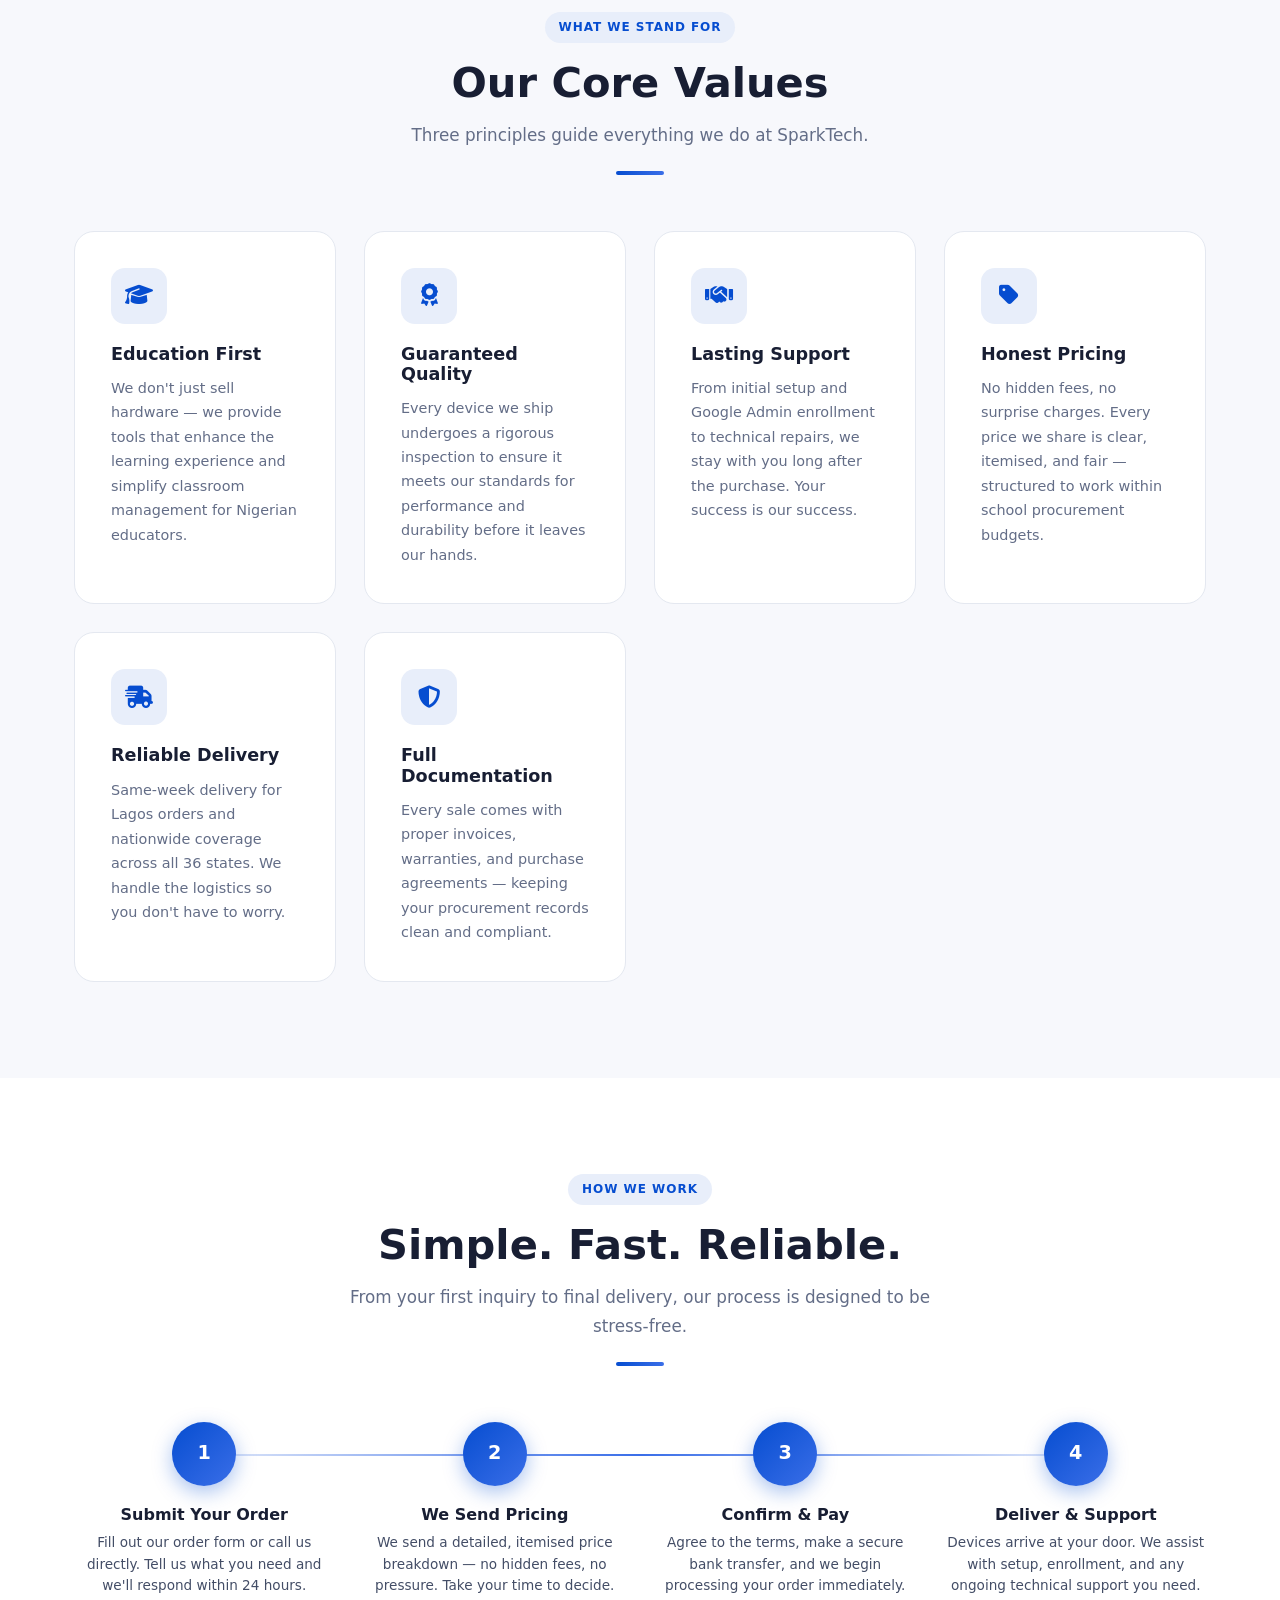
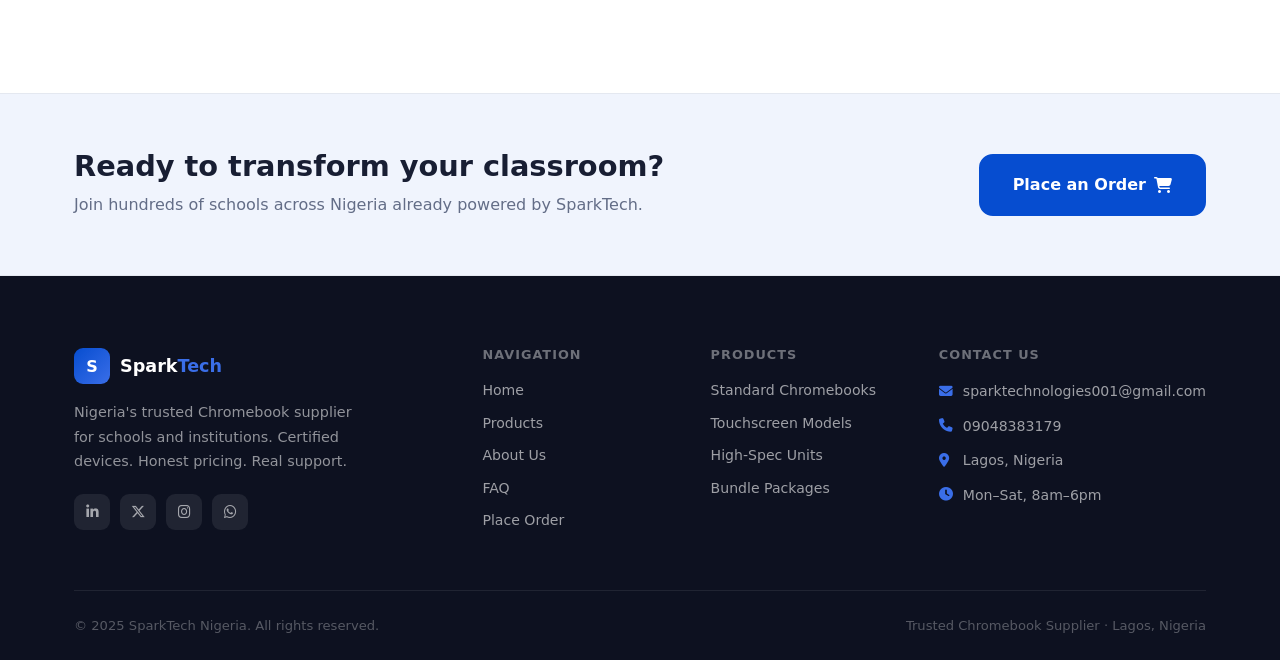
==== commit 63b38d92: "Update about.html" ====
--- a/about.html
+++ b/about.html
@@ -3,387 +3,164 @@
 <head>
 <meta charset="UTF-8">
 <meta name="viewport" content="width=device-width, initial-scale=1.0">
-<title>Products — SparkTech</title>
-<link href="https://fonts.googleapis.com/css2?family=Clash+Display:wght@400;500;600;700&family=DM+Sans:wght@300;400;500&display=swap" rel="stylesheet">
+<title>About Us — SparkTech</title>
+<link rel="icon" type="image/svg+xml" href="data:image/svg+xml,<svg xmlns='http://www.w3.org/2000/svg' viewBox='0 0 36 36'><rect width='36' height='36' rx='9' fill='%23064dd0'/><text x='50%' y='54%' dominant-baseline='middle' text-anchor='middle' fill='white' font-size='20' font-family='Segoe UI' font-weight='800'>S</text></svg>">
+<link rel="stylesheet" href="https://cdnjs.cloudflare.com/ajax/libs/font-awesome/6.5.1/css/all.min.css">
 <link rel="stylesheet" href="style.css">
+<style>
+  /* About page hero — unique Unsplash image */
+  .page-hero::before {
+    background-image: url('https://images.unsplash.com/photo-1571260899304-425eee4c7efc?w=1600&q=80&auto=format&fit=crop');
+    background-position: center 40%;
+  }
+</style>
 </head>
 <body>
 
+<!-- HEADER -->
 <header class="header">
   <div class="container nav">
     <a href="index.html" class="logo">
       <div class="logo-mark">S</div>
-      <span>Spark<strong>Tech</strong></span>
+      <span class="logo-text">Spark<span>Tech</span></span>
     </a>
     <nav class="nav-links">
       <a href="index.html">Home</a>
-      <a href="products.html" class="active">Products</a>
-      <a href="about.html">About</a>
+      <a href="products.html">Products</a>
+      <a href="about.html" class="active">About</a>
       <a href="faq.html">FAQ</a>
     </nav>
-    <a href="quote.html" class="btn-primary">Get a Quote →</a>
-    <button class="hamburger" onclick="toggleMenu()">&#9776;</button>
+    <div class="nav-cta">
+      <a href="order.html" class="btn-primary">Place Order <i class="fas fa-arrow-right"></i></a>
+    </div>
+    <button class="hamburger" onclick="toggleMenu()"><i class="fas fa-bars"></i></button>
   </div>
   <div class="mobile-menu" id="mobileMenu">
     <a href="index.html">Home</a>
     <a href="products.html">Products</a>
     <a href="about.html">About</a>
     <a href="faq.html">FAQ</a>
-    <a href="quote.html">Get a Quote</a>
+    <a href="order.html">Place Order</a>
   </div>
 </header>
 
 <!-- PAGE HERO -->
 <section class="page-hero">
-  <h1>Our Chromebook Catalog</h1>
-  <p>Premium certified Chromebooks for Nigerian schools and individuals. Every device comes with full warranty and documentation.</p>
-</section>
-
-<!-- PRODUCTS -->
-<section class="products-page">
-  <div class="container">
-
-    <!-- FILTER -->
-    <div class="products-filter">
-      <button class="filter-btn active" onclick="filterProducts('all', this)">All Products</button>
-      <button class="filter-btn" onclick="filterProducts('standard', this)">Standard</button>
-      <button class="filter-btn" onclick="filterProducts('touchscreen', this)">Touchscreen</button>
-      <button class="filter-btn" onclick="filterProducts('high-storage', this)">High Storage</button>
-      <button class="filter-btn" onclick="filterProducts('bundle', this)">School Bundles</button>
-    </div>
-
-    <!-- STANDARD CHROMEBOOKS -->
-    <div class="products-category" data-category="standard">
-      <h2 class="category-title">
-        Standard Chromebooks
-        <span class="category-tag">Best for everyday classroom use</span>
-      </h2>
-      <div class="products-grid">
-
-        <div class="product-card">
-          <div class="product-card-img">
-            <img src="https://images.unsplash.com/photo-1593642632559-0c6d3fc62b89?w=500&q=80" alt="HP Chromebook 11" />
-            <span class="product-badge">Popular</span>
-          </div>
-          <div class="product-card-info">
-            <h3>HP Chromebook 11</h3>
-            <div class="specs">
-              <span class="spec-tag">11.6" HD</span>
-              <span class="spec-tag">4GB RAM</span>
-              <span class="spec-tag">32GB Storage</span>
-              <span class="spec-tag">10hr Battery</span>
-            </div>
-            <div class="product-card-price">₦100,000 <span>per unit</span></div>
-            <div class="product-card-actions">
-              <a href="quote.html" class="btn-primary">Request Quote</a>
-              <a href="quote.html" class="btn-outline-teal">Bulk Order</a>
-            </div>
-          </div>
+  <h1>Empowering Education<br>Across Nigeria</h1>
+  <p>We are on a mission to put a high-quality, affordable learning device in the hands of every student.</p>
+</section>
+
+<!-- OUR STORY -->
+<section class="about-section">
+  <div class="container">
+    <div class="about-grid">
+      <div class="about-content">
+        <div class="section-label">Our Story</div>
+        <h2 class="section-title">The SparkTech Vision</h2>
+        <p>Founded in Lagos, SparkTech was born out of a simple observation: the digital divide in Nigerian education was growing. Traditional laptops were often too expensive, too fragile, or too complex for large-scale school deployments.</p>
+        <br>
+        <p>We saw Chromebooks as the perfect solution — durable, cloud-ready, and incredibly cost-effective. Today, we are proud to be one of Nigeria's most trusted suppliers of Google-certified hardware for schools, learning centres, and individual students.</p>
+        <br>
+        <p>From a single school in Lagos to deployments across all 36 states, SparkTech has grown because we put our clients first — every time.</p>
+        <div style="margin-top:32px;display:flex;gap:14px;flex-wrap:wrap;">
+          <a href="order.html" class="btn-primary"><i class="fas fa-cart-shopping"></i> Place an Order</a>
+          <a href="products.html" class="btn-outline">See Our Products</a>
         </div>
-
-        <div class="product-card">
-          <div class="product-card-img">
-            <img src="https://images.unsplash.com/photo-1517336714731-489689fd1ca8?w=500&q=80" alt="Lenovo Chromebook 100e" />
-            <span class="product-badge hot">Best Value</span>
-          </div>
-          <div class="product-card-info">
-            <h3>Lenovo Chromebook 100e</h3>
-            <div class="specs">
-              <span class="spec-tag">11.6" HD</span>
-              <span class="spec-tag">4GB RAM</span>
-              <span class="spec-tag">32GB Storage</span>
-              <span class="spec-tag">Rugged Build</span>
-            </div>
-            <div class="product-card-price">₦108,000 <span>per unit</span></div>
-            <div class="product-card-actions">
-              <a href="quote.html" class="btn-primary">Request Quote</a>
-              <a href="quote.html" class="btn-outline-teal">Bulk Order</a>
-            </div>
-          </div>
-        </div>
-
-        <div class="product-card">
-          <div class="product-card-img">
-            <img src="https://images.unsplash.com/photo-1496181133206-80ce9b88a853?w=500&q=80" alt="Acer Chromebook 311" />
-          </div>
-          <div class="product-card-info">
-            <h3>Acer Chromebook 311</h3>
-            <div class="specs">
-              <span class="spec-tag">11.6" HD</span>
-              <span class="spec-tag">4GB RAM</span>
-              <span class="spec-tag">32GB Storage</span>
-              <span class="spec-tag">MIL-SPEC Durable</span>
-            </div>
-            <div class="product-card-price">₦112,000 <span>per unit</span></div>
-            <div class="product-card-actions">
-              <a href="quote.html" class="btn-primary">Request Quote</a>
-              <a href="quote.html" class="btn-outline-teal">Bulk Order</a>
-            </div>
-          </div>
-        </div>
-
-        <div class="product-card">
-          <div class="product-card-img">
-            <img src="https://images.unsplash.com/photo-1588702547919-26089e690ecc?w=500&q=80" alt="Samsung Chromebook 4" />
-            <span class="product-badge new">New</span>
-          </div>
-          <div class="product-card-info">
-            <h3>Samsung Chromebook 4</h3>
-            <div class="specs">
-              <span class="spec-tag">11.6" HD</span>
-              <span class="spec-tag">4GB RAM</span>
-              <span class="spec-tag">32GB eMMC</span>
-              <span class="spec-tag">Fast Charge</span>
-            </div>
-            <div class="product-card-price">₦120,000 <span>per unit</span></div>
-            <div class="product-card-actions">
-              <a href="quote.html" class="btn-primary">Request Quote</a>
-              <a href="quote.html" class="btn-outline-teal">Bulk Order</a>
-            </div>
-          </div>
-        </div>
-
-      </div>
-    </div>
-
-    <!-- TOUCHSCREEN CHROMEBOOKS -->
-    <div class="products-category" data-category="touchscreen">
-      <h2 class="category-title">
-        Touchscreen Chromebooks
-        <span class="category-tag">Interactive learning</span>
-      </h2>
-      <div class="products-grid">
-
-        <div class="product-card">
-          <div class="product-card-img">
-            <img src="https://images.unsplash.com/photo-1611532736597-de2d4265fba3?w=500&q=80" alt="Lenovo Chromebook Flex 3" />
-            <span class="product-badge">2-in-1</span>
-          </div>
-          <div class="product-card-info">
-            <h3>Lenovo Chromebook Flex 3</h3>
-            <div class="specs">
-              <span class="spec-tag">11.6" Touch</span>
-              <span class="spec-tag">4GB RAM</span>
-              <span class="spec-tag">64GB Storage</span>
-              <span class="spec-tag">360° Hinge</span>
-            </div>
-            <div class="product-card-price">₦150,000 <span>per unit</span></div>
-            <div class="product-card-actions">
-              <a href="quote.html" class="btn-primary">Request Quote</a>
-              <a href="quote.html" class="btn-outline-teal">Bulk Order</a>
-            </div>
-          </div>
-        </div>
-
-        <div class="product-card">
-          <div class="product-card-img">
-            <img src="https://images.unsplash.com/photo-1542393545-10f5cde2c810?w=500&q=80" alt="HP Chromebook x360" />
-            <span class="product-badge hot">Top Pick</span>
-          </div>
-          <div class="product-card-info">
-            <h3>HP Chromebook x360 11</h3>
-            <div class="specs">
-              <span class="spec-tag">11.6" Touch IPS</span>
-              <span class="spec-tag">8GB RAM</span>
-              <span class="spec-tag">64GB Storage</span>
-              <span class="spec-tag">Stylus Ready</span>
-            </div>
-            <div class="product-card-price">₦170,000 <span>per unit</span></div>
-            <div class="product-card-actions">
-              <a href="quote.html" class="btn-primary">Request Quote</a>
-              <a href="quote.html" class="btn-outline-teal">Bulk Order</a>
-            </div>
-          </div>
-        </div>
-
-        <div class="product-card">
-          <div class="product-card-img">
-            <img src="https://images.unsplash.com/photo-1525547719571-a2d4ac8945e2?w=500&q=80" alt="Acer Chromebook Spin 311" />
-          </div>
-          <div class="product-card-info">
-            <h3>Acer Chromebook Spin 311</h3>
-            <div class="specs">
-              <span class="spec-tag">11.6" Touch</span>
-              <span class="spec-tag">4GB RAM</span>
-              <span class="spec-tag">32GB Storage</span>
-              <span class="spec-tag">Convertible</span>
-            </div>
-            <div class="product-card-price">₦155,000 <span>per unit</span></div>
-            <div class="product-card-actions">
-              <a href="quote.html" class="btn-primary">Request Quote</a>
-              <a href="quote.html" class="btn-outline-teal">Bulk Order</a>
-            </div>
-          </div>
-        </div>
-
-        <div class="product-card">
-          <div class="product-card-img">
-            <img src="https://images.unsplash.com/photo-1484788984921-03950022c9ef?w=500&q=80" alt="ASUS Chromebook Flip" />
-            <span class="product-badge new">New</span>
-          </div>
-          <div class="product-card-info">
-            <h3>ASUS Chromebook Flip C214</h3>
-            <div class="specs">
-              <span class="spec-tag">11.6" Touch IPS</span>
-              <span class="spec-tag">4GB RAM</span>
-              <span class="spec-tag">32GB Storage</span>
-              <span class="spec-tag">MIL-SPEC</span>
-            </div>
-            <div class="product-card-price">₦162,000 <span>per unit</span></div>
-            <div class="product-card-actions">
-              <a href="quote.html" class="btn-primary">Request Quote</a>
-              <a href="quote.html" class="btn-outline-teal">Bulk Order</a>
-            </div>
-          </div>
-        </div>
-
-      </div>
-    </div>
-
-    <!-- HIGH STORAGE -->
-    <div class="products-category" data-category="high-storage">
-      <h2 class="category-title">
-        High Storage Models
-        <span class="category-tag">For heavy use & content creation</span>
-      </h2>
-      <div class="products-grid">
-
-        <div class="product-card">
-          <div class="product-card-img">
-            <img src="https://images.unsplash.com/photo-1516321497487-e288fb19713f?w=500&q=80" alt="HP Chromebook 14" />
-          </div>
-          <div class="product-card-info">
-            <h3>HP Chromebook 14</h3>
-            <div class="specs">
-              <span class="spec-tag">14" FHD</span>
-              <span class="spec-tag">8GB RAM</span>
-              <span class="spec-tag">128GB Storage</span>
-              <span class="spec-tag">Intel Core i3</span>
-            </div>
-            <div class="product-card-price">₦185,000 <span>per unit</span></div>
-            <div class="product-card-actions">
-              <a href="quote.html" class="btn-primary">Request Quote</a>
-              <a href="quote.html" class="btn-outline-teal">Bulk Order</a>
-            </div>
-          </div>
-        </div>
-
-        <div class="product-card">
-          <div class="product-card-img">
-            <img src="https://images.unsplash.com/photo-1593642532454-e138e28a63f4?w=500&q=80" alt="Lenovo Chromebook 5" />
-            <span class="product-badge hot">Premium</span>
-          </div>
-          <div class="product-card-info">
-            <h3>Lenovo IdeaPad Chromebook 5</h3>
-            <div class="specs">
-              <span class="spec-tag">13.3" FHD IPS</span>
-              <span class="spec-tag">8GB RAM</span>
-              <span class="spec-tag">128GB SSD</span>
-              <span class="spec-tag">Backlit KB</span>
-            </div>
-            <div class="product-card-price">₦200,000 <span>per unit</span></div>
-            <div class="product-card-actions">
-              <a href="quote.html" class="btn-primary">Request Quote</a>
-              <a href="quote.html" class="btn-outline-teal">Bulk Order</a>
-            </div>
-          </div>
-        </div>
-
-        <div class="product-card">
-          <div class="product-card-img">
-            <img src="https://images.unsplash.com/photo-1603302576837-37561b2e2302?w=500&q=80" alt="ASUS Chromebook CX9" />
-            <span class="product-badge new">Premium</span>
-          </div>
-          <div class="product-card-info">
-            <h3>ASUS Chromebook CX9</h3>
-            <div class="specs">
-              <span class="spec-tag">14" FHD Touch</span>
-              <span class="spec-tag">16GB RAM</span>
-              <span class="spec-tag">256GB SSD</span>
-              <span class="spec-tag">Intel Core i5</span>
-            </div>
-            <div class="product-card-price">₦230,000 <span>per unit</span></div>
-            <div class="product-card-actions">
-              <a href="quote.html" class="btn-primary">Request Quote</a>
-              <a href="quote.html" class="btn-outline-teal">Bulk Order</a>
-            </div>
-          </div>
-        </div>
-
-      </div>
-    </div>
-
-    <!-- BUNDLES -->
-    <div class="products-category" data-category="bundle">
-      <h2 class="category-title">
-        School Bundle Packages
-        <span class="category-tag">Best pricing for bulk orders</span>
-      </h2>
-      <div class="products-grid">
-
-        <div class="product-card">
-          <div class="product-card-img">
-            <img src="https://images.unsplash.com/photo-1588072432836-e10032774350?w=500&q=80" alt="Starter Bundle" />
-            <span class="product-badge">20–50 Units</span>
-          </div>
-          <div class="product-card-info">
-            <h3>Starter School Bundle</h3>
-            <div class="specs">
-              <span class="spec-tag">HP Chromebook 11</span>
-              <span class="spec-tag">Carry Bags</span>
-              <span class="spec-tag">Free Setup</span>
-              <span class="spec-tag">1yr Warranty</span>
-            </div>
-            <div class="product-card-price">₦95,000 <span>/ unit (bulk)</span></div>
-            <div class="product-card-actions">
-              <a href="quote.html" class="btn-primary">Get Bundle Quote</a>
-            </div>
-          </div>
-        </div>
-
-        <div class="product-card">
-          <div class="product-card-img">
-            <img src="https://images.unsplash.com/photo-1509062522246-3755977927d7?w=500&q=80" alt="ICT Lab Bundle" />
-            <span class="product-badge hot">Most Popular</span>
-          </div>
-          <div class="product-card-info">
-            <h3>ICT Lab Bundle</h3>
-            <div class="specs">
-              <span class="spec-tag">50–100 Units</span>
-              <span class="spec-tag">Touchscreen Models</span>
-              <span class="spec-tag">Charging Trolley</span>
-              <span class="spec-tag">Deployment Support</span>
-            </div>
-            <div class="product-card-price">₦142,000 <span>/ unit (bulk)</span></div>
-            <div class="product-card-actions">
-              <a href="quote.html" class="btn-primary">Get Bundle Quote</a>
-            </div>
-          </div>
-        </div>
-
-        <div class="product-card">
-          <div class="product-card-img">
-            <img src="https://images.unsplash.com/photo-1524178232363-1fb2b075b655?w=500&q=80" alt="Full School Bundle" />
-            <span class="product-badge new">Enterprise</span>
-          </div>
-          <div class="product-card-info">
-            <h3>Full School Package</h3>
-            <div class="specs">
-              <span class="spec-tag">100+ Units</span>
-              <span class="spec-tag">Mixed Models</span>
-              <span class="spec-tag">IT Support Plan</span>
-              <span class="spec-tag">Custom Pricing</span>
-            </div>
-            <div class="product-card-price">Custom <span>pricing for 100+</span></div>
-            <div class="product-card-actions">
-              <a href="quote.html" class="btn-primary">Contact Us</a>
-            </div>
-          </div>
-        </div>
-
-      </div>
-    </div>
-
+      </div>
+      <div class="about-image">
+        <img src="https://images.unsplash.com/photo-1522202176988-66273c2fd55f?w=800&q=80&auto=format&fit=crop" alt="Students learning with technology">
+      </div>
+    </div>
+  </div>
+</section>
+
+<!-- STATS STRIP -->
+<div class="stats-strip">
+  <div class="container">
+    <div class="stats-grid">
+      <div class="stat-item"><h3>500+</h3><p>Schools Supplied</p></div>
+      <div class="stat-item"><h3>12,000+</h3><p>Devices Delivered</p></div>
+      <div class="stat-item"><h3>36</h3><p>States Reached</p></div>
+      <div class="stat-item"><h3>98%</h3><p>Client Satisfaction</p></div>
+    </div>
+  </div>
+</div>
+
+<!-- VALUES -->
+<section class="values-section">
+  <div class="container">
+    <div class="section-header">
+      <div class="section-label">What We Stand For</div>
+      <h2>Our Core Values</h2>
+      <p>Three principles guide everything we do at SparkTech.</p>
+      <div class="primary-line"></div>
+    </div>
+    <div class="values-grid">
+      <div class="value-card">
+        <div class="value-icon"><i class="fas fa-graduation-cap"></i></div>
+        <h3>Education First</h3>
+        <p>We don't just sell hardware — we provide tools that enhance the learning experience and simplify classroom management for Nigerian educators.</p>
+      </div>
+      <div class="value-card">
+        <div class="value-icon"><i class="fas fa-award"></i></div>
+        <h3>Guaranteed Quality</h3>
+        <p>Every device we ship undergoes a rigorous inspection to ensure it meets our standards for performance and durability before it leaves our hands.</p>
+      </div>
+      <div class="value-card">
+        <div class="value-icon"><i class="fas fa-handshake"></i></div>
+        <h3>Lasting Support</h3>
+        <p>From initial setup and Google Admin enrollment to technical repairs, we stay with you long after the purchase. Your success is our success.</p>
+      </div>
+      <div class="value-card">
+        <div class="value-icon"><i class="fas fa-tag"></i></div>
+        <h3>Honest Pricing</h3>
+        <p>No hidden fees, no surprise charges. Every price we share is clear, itemised, and fair — structured to work within school procurement budgets.</p>
+      </div>
+      <div class="value-card">
+        <div class="value-icon"><i class="fas fa-truck-fast"></i></div>
+        <h3>Reliable Delivery</h3>
+        <p>Same-week delivery for Lagos orders and nationwide coverage across all 36 states. We handle the logistics so you don't have to worry.</p>
+      </div>
+      <div class="value-card">
+        <div class="value-icon"><i class="fas fa-shield-halved"></i></div>
+        <h3>Full Documentation</h3>
+        <p>Every sale comes with proper invoices, warranties, and purchase agreements — keeping your procurement records clean and compliant.</p>
+      </div>
+    </div>
+  </div>
+</section>
+
+<!-- HOW WE WORK -->
+<section class="section" style="background:white;">
+  <div class="container">
+    <div class="section-header">
+      <div class="section-label">How We Work</div>
+      <h2>Simple. Fast. Reliable.</h2>
+      <p>From your first inquiry to final delivery, our process is designed to be stress-free.</p>
+      <div class="primary-line"></div>
+    </div>
+    <div class="steps-grid">
+      <div class="step">
+        <div class="step-num">1</div>
+        <h4>Submit Your Order</h4>
+        <p>Fill out our order form or call us directly. Tell us what you need and we'll respond within 24 hours.</p>
+      </div>
+      <div class="step">
+        <div class="step-num">2</div>
+        <h4>We Send Pricing</h4>
+        <p>We send a detailed, itemised price breakdown — no hidden fees, no pressure. Take your time to decide.</p>
+      </div>
+      <div class="step">
+        <div class="step-num">3</div>
+        <h4>Confirm &amp; Pay</h4>
+        <p>Agree to the terms, make a secure bank transfer, and we begin processing your order immediately.</p>
+      </div>
+      <div class="step">
+        <div class="step-num">4</div>
+        <h4>Deliver &amp; Support</h4>
+        <p>Devices arrive at your door. We assist with setup, enrollment, and any ongoing technical support you need.</p>
+      </div>
+    </div>
   </div>
 </section>
 
@@ -391,53 +168,57 @@
 <section class="cta-strip">
   <div class="container cta-inner">
     <div>
-      <h2>Not Sure Which Model to Pick?</h2>
-      <p>Tell us your budget and needs — we'll recommend the perfect fit for your school.</p>
-    </div>
-    <a href="quote.html" class="btn-primary large">Talk to Us →</a>
+      <h2>Ready to transform your classroom?</h2>
+      <p>Join hundreds of schools across Nigeria already powered by SparkTech.</p>
+    </div>
+    <a href="order.html" class="btn-primary large">Place an Order <i class="fas fa-cart-shopping"></i></a>
   </div>
 </section>
 
 <!-- FOOTER -->
 <footer class="footer">
-  <div class="container footer-grid">
-    <div class="footer-brand">
-      <div class="logo">
-        <div class="logo-mark">S</div>
-        <span>Spark<strong>Tech</strong></span>
-      </div>
-      <p>Nigeria's trusted Chromebook supplier for schools and institutions.</p>
-      <div class="socials">
-        <a href="#">Twitter</a>
-        <a href="#">Instagram</a>
-        <a href="#">WhatsApp</a>
-      </div>
-    </div>
-    <div class="footer-col">
-      <h4>Pages</h4>
-      <a href="index.html">Home</a>
-      <a href="products.html">Products</a>
-      <a href="about.html">About Us</a>
-      <a href="faq.html">FAQ</a>
-      <a href="quote.html">Get a Quote</a>
-    </div>
-    <div class="footer-col">
-      <h4>Products</h4>
-      <a href="products.html">Standard Chromebooks</a>
-      <a href="products.html">Touchscreen Chromebooks</a>
-      <a href="products.html">High Storage Models</a>
-      <a href="products.html">Bundle Packages</a>
-    </div>
-    <div class="footer-col">
-      <h4>Contact Us</h4>
-      <p>📧 sales@sparktech.ng</p>
-      <p>📞 +234 905 505 0974</p>
-      <p>📍 Lagos, Nigeria</p>
-      <p>⏰ Mon–Sat, 8am–6pm</p>
-    </div>
-  </div>
-  <div class="footer-bottom">
-    <p>© 2025 SparkTech Nigeria. All rights reserved.</p>
+  <div class="container">
+    <div class="footer-grid">
+      <div class="footer-brand">
+        <div class="logo" style="margin-bottom:16px;">
+          <div class="logo-mark">S</div>
+          <span style="color:white;font-weight:700;font-size:1.1rem;">Spark<strong style="color:var(--primary-light);">Tech</strong></span>
+        </div>
+        <p>Nigeria's trusted Chromebook supplier for schools and institutions. Certified devices. Honest pricing. Real support.</p>
+        <div class="footer-social">
+          <a class="social-icon" href="#" aria-label="LinkedIn"><i class="fab fa-linkedin-in"></i></a>
+          <a class="social-icon" href="#" aria-label="Twitter"><i class="fab fa-x-twitter"></i></a>
+          <a class="social-icon" href="#" aria-label="Instagram"><i class="fab fa-instagram"></i></a>
+          <a class="social-icon" href="#" aria-label="WhatsApp"><i class="fab fa-whatsapp"></i></a>
+        </div>
+      </div>
+      <div class="footer-col">
+        <h4>Navigation</h4>
+        <a href="index.html">Home</a>
+        <a href="products.html">Products</a>
+        <a href="about.html">About Us</a>
+        <a href="faq.html">FAQ</a>
+        <a href="order.html">Place Order</a>
+      </div>
+      <div class="footer-col">
+        <h4>Products</h4>
+        <a href="products.html">Standard Chromebooks</a>
+        <a href="products.html">Touchscreen Models</a>
+        <a href="products.html">High-Spec Units</a>
+        <a href="products.html">Bundle Packages</a>
+      </div>
+      <div class="footer-col">
+        <h4>Contact Us</h4>
+        <p><i class="fas fa-envelope"></i> sparktechnologies001@gmail.com</p>
+        <p><i class="fas fa-phone"></i> 09048383179</p>
+        <p><i class="fas fa-location-dot"></i> Lagos, Nigeria</p>
+        <p><i class="fas fa-clock"></i> Mon–Sat, 8am–6pm</p>
+      </div>
+    </div>
+    <div class="footer-bottom">
+      <span>© 2025 SparkTech Nigeria. All rights reserved.</span>
+      <span>Trusted Chromebook Supplier · Lagos, Nigeria</span>
+    </div>
   </div>
 </footer>
 
@@ -445,18 +226,6 @@
 function toggleMenu() {
   document.getElementById('mobileMenu').classList.toggle('open');
 }
-
-function filterProducts(cat, btn) {
-  document.querySelectorAll('.filter-btn').forEach(b => b.classList.remove('active'));
-  btn.classList.add('active');
-  document.querySelectorAll('.products-category').forEach(section => {
-    if (cat === 'all' || section.dataset.category === cat) {
-      section.style.display = 'block';
-    } else {
-      section.style.display = 'none';
-    }
-  });
-}
 </script>
 </body>
-</html>+</html>
--- a/style.css
+++ b/style.css
@@ -1,592 +1,1002 @@
-/* ===================== RESET & BASE ===================== */
-*, *::before, *::after { margin: 0; padding: 0; box-sizing: border-box; }
-
+/* ============================================================
+   SPARKTECH — Unified Stylesheet
+   Primary: #064dd0 (pure blue) | Body Font: Segoe UI
+   Price Font: Playfair Display (serif)
+   ============================================================ */
+
+@import url('https://fonts.googleapis.com/css2?family=Playfair+Display:wght@700;800&display=swap');
+
+*, *::before, *::after { box-sizing: border-box; margin: 0; padding: 0; }
+html { scroll-behavior: smooth; }
+body {
+  font-family: 'Segoe UI', system-ui, -apple-system, sans-serif;
+  color: var(--gray-700);
+  background: #fff;
+  line-height: 1.6;
+  -webkit-font-smoothing: antialiased;
+}
+img { max-width: 100%; display: block; }
+a { text-decoration: none; color: inherit; }
+ul { list-style: none; }
+button { font-family: inherit; cursor: pointer; border: none; background: none; }
+
+/* ── CSS VARIABLES ────────────────────────────────────────── */
 :root {
-  --teal: #0d9488;
-  --teal-light: #14b8a6;
-  --teal-dark: #0f766e;
-  --teal-pale: #ccfbf1;
-  --teal-bg: #f0fdfa;
-  --white: #ffffff;
-  --off-white: #f8fafc;
-  --gray-50: #f9fafb;
-  --gray-100: #f3f4f6;
-  --gray-200: #e5e7eb;
-  --gray-400: #9ca3af;
-  --gray-600: #4b5563;
-  --gray-700: #374151;
-  --gray-900: #111827;
-  --shadow-sm: 0 1px 3px rgba(0,0,0,0.08);
-  --shadow-md: 0 4px 16px rgba(0,0,0,0.10);
-  --shadow-lg: 0 12px 40px rgba(0,0,0,0.12);
-  --radius: 14px;
+  --primary:        #064dd0;
+  --primary-dark:   #053daa;
+  --primary-light:  #3a6ee8;
+  --primary-pale:   #e8eefa;
+  --primary-mist:   #f0f4fd;
+
+  --gray-100: #f7f8fc;
+  --gray-200: #e4e8f0;
+  --gray-300: #c8d0e0;
+  --gray-400: #8f9ab5;
+  --gray-500: #636d87;
+  --gray-600: #434d66;
+  --gray-700: #2b3350;
+  --gray-800: #181e33;
+  --gray-900: #0d1120;
+
+  --green:  #16a34a;
+  --amber:  #d97706;
+  --red:    #dc2626;
+
+  --font-body:    'Segoe UI', system-ui, -apple-system, sans-serif;
+  --font-display: 'Segoe UI', system-ui, -apple-system, sans-serif;
+  --font-price:   'Playfair Display', Georgia, 'Times New Roman', serif;
+
+  --section-py: 96px;
   --radius-sm: 8px;
-}
-
-html { scroll-behavior: smooth; }
-
-body {
-  font-family: 'DM Sans', sans-serif;
-  background: var(--white);
-  color: var(--gray-900);
-  line-height: 1.6;
-  overflow-x: hidden;
-}
-
-h1, h2, h3, h4 {
-  font-family: 'Clash Display', 'DM Sans', sans-serif;
-  font-weight: 700;
+  --radius:    14px;
+  --radius-lg: 20px;
+  --radius-xl: 28px;
+
+  --shadow-sm:  0 1px 3px rgba(6,77,208,0.08), 0 1px 2px rgba(0,0,0,0.04);
+  --shadow-md:  0 4px 12px rgba(6,77,208,0.12), 0 2px 6px rgba(0,0,0,0.06);
+  --shadow-lg:  0 12px 32px rgba(6,77,208,0.14), 0 4px 12px rgba(0,0,0,0.06);
+  --shadow-xl:  0 24px 56px rgba(6,77,208,0.18), 0 8px 20px rgba(0,0,0,0.08);
+
+  --transition: all 0.22s ease;
+}
+
+/* ── TYPOGRAPHY ───────────────────────────────────────────── */
+h1, h2, h3, h4, h5 {
+  font-family: var(--font-display);
+  color: var(--gray-800);
   line-height: 1.15;
 }
-
-a { text-decoration: none; color: inherit; }
-img { width: 100%; display: block; }
-
-.container { width: 90%; max-width: 1140px; margin: auto; }
-.section { padding: 100px 0; }
-
-/* ===================== SECTION LABELS ===================== */
+h1 { font-size: clamp(2rem, 5vw, 3.6rem); font-weight: 800; }
+h2 { font-size: clamp(1.6rem, 3.5vw, 2.6rem); font-weight: 700; }
+h3 { font-size: 1.25rem; font-weight: 700; }
+h4 { font-size: 1rem; font-weight: 600; }
+p  { line-height: 1.75; color: var(--gray-600); }
+
+/* ── LAYOUT ───────────────────────────────────────────────── */
+.container { max-width: 1180px; margin: 0 auto; padding: 0 24px; }
+.section   { padding: var(--section-py) 0; }
+
+/* ── SECTION LABELS ───────────────────────────────────────── */
 .section-label {
-  display: inline-block;
-  background: var(--teal-pale);
-  color: var(--teal-dark);
-  font-size: 12px;
-  font-weight: 600;
-  letter-spacing: 2px;
+  display: inline-flex;
+  align-items: center;
+  gap: 8px;
+  background: var(--primary-pale);
+  color: var(--primary);
+  font-size: 0.75rem;
+  font-weight: 700;
+  letter-spacing: 0.08em;
   text-transform: uppercase;
   padding: 6px 14px;
-  border-radius: 99px;
+  border-radius: 50px;
   margin-bottom: 16px;
 }
 
-.section-title {
-  font-size: clamp(28px, 4vw, 42px);
-  color: var(--gray-900);
-  margin-bottom: 48px;
-  line-height: 1.2;
-}
-
-/* ===================== BUTTONS ===================== */
-.btn-primary {
-  background: var(--teal);
+.section-header {
+  text-align: center;
+  max-width: 600px;
+  margin: 0 auto 56px;
+}
+.section-header h2 { margin-bottom: 14px; }
+.section-header p  { font-size: 1.05rem; color: var(--gray-500); }
+.section-title     { margin-bottom: 20px; }
+
+.primary-line {
+  width: 48px; height: 4px;
+  background: linear-gradient(90deg, var(--primary), var(--primary-light));
+  border-radius: 2px;
+  margin: 20px auto 0;
+}
+
+/* ── BUTTONS ──────────────────────────────────────────────── */
+.btn-primary, .btn {
+  display: inline-flex;
+  align-items: center;
+  gap: 8px;
+  background: var(--primary);
   color: white;
-  padding: 12px 24px;
-  border-radius: 99px;
-  font-weight: 600;
-  font-size: 14px;
-  display: inline-block;
-  transition: background 0.2s, transform 0.2s, box-shadow 0.2s;
-  box-shadow: 0 4px 14px rgba(13,148,136,0.3);
+  font-weight: 700;
+  font-size: 0.9rem;
+  padding: 13px 26px;
+  border-radius: var(--radius);
+  border: 2px solid var(--primary);
+  transition: var(--transition);
   cursor: pointer;
-  border: none;
-  font-family: 'DM Sans', sans-serif;
-}
-.btn-primary:hover { background: var(--teal-dark); transform: translateY(-2px); box-shadow: 0 8px 24px rgba(13,148,136,0.4); }
-.btn-primary.large { padding: 16px 32px; font-size: 16px; }
-
-.btn-ghost {
+  white-space: nowrap;
+}
+.btn-primary:hover, .btn:hover {
+  background: var(--primary-dark);
+  border-color: var(--primary-dark);
+  transform: translateY(-2px);
+  box-shadow: 0 8px 24px rgba(6,77,208,0.35);
+}
+.btn-outline, .btn-outline-primary {
+  display: inline-flex;
+  align-items: center;
+  gap: 8px;
   background: transparent;
+  color: var(--primary);
+  font-weight: 700;
+  font-size: 0.9rem;
+  padding: 13px 26px;
+  border-radius: var(--radius);
+  border: 2px solid var(--primary);
+  transition: var(--transition);
+  cursor: pointer;
+  white-space: nowrap;
+}
+.btn-outline:hover, .btn-outline-primary:hover {
+  background: var(--primary);
   color: white;
-  border: 2px solid rgba(255,255,255,0.6);
-  padding: 12px 24px;
-  border-radius: 99px;
-  font-weight: 600;
-  font-size: 14px;
-  display: inline-block;
-  transition: all 0.2s;
-}
-.btn-ghost:hover { background: rgba(255,255,255,0.15); border-color: white; }
-.btn-ghost.large { padding: 16px 32px; font-size: 16px; }
-
-.btn-teal {
-  color: var(--teal);
-  font-weight: 600;
-  font-size: 14px;
+  transform: translateY(-2px);
+}
+.btn-white {
   display: inline-flex;
   align-items: center;
-  gap: 4px;
-  transition: gap 0.2s;
-}
-.btn-teal:hover { gap: 8px; }
+  gap: 8px;
+  background: white;
+  color: var(--primary);
+  font-weight: 700;
+  font-size: 0.9rem;
+  padding: 13px 26px;
+  border-radius: var(--radius);
+  border: 2px solid white;
+  transition: var(--transition);
+  cursor: pointer;
+}
+.btn-white:hover { background: transparent; color: white; transform: translateY(-2px); }
+.btn.large, .btn-primary.large { padding: 16px 32px; font-size: 1rem; }
 
 .btn-outline-teal {
-  border: 2px solid var(--teal);
-  color: var(--teal);
-  padding: 12px 24px;
-  border-radius: 99px;
-  font-weight: 600;
-  font-size: 14px;
-  display: inline-block;
-  transition: all 0.2s;
-}
-.btn-outline-teal:hover { background: var(--teal); color: white; }
-
-/* ===================== HEADER / NAV ===================== */
+  display: inline-flex;
+  align-items: center;
+  gap: 8px;
+  background: transparent;
+  color: var(--primary);
+  font-weight: 700;
+  font-size: 0.85rem;
+  padding: 10px 20px;
+  border-radius: var(--radius);
+  border: 2px solid var(--primary);
+  transition: var(--transition);
+  cursor: pointer;
+}
+.btn-outline-teal:hover { background: var(--primary); color: white; }
+
+/* ── HEADER / NAV ─────────────────────────────────────────── */
 .header {
   position: sticky;
   top: 0;
-  z-index: 999;
-  background: rgba(255,255,255,0.95);
+  z-index: 900;
+  background: rgba(255,255,255,0.97);
   backdrop-filter: blur(12px);
   border-bottom: 1px solid var(--gray-200);
 }
-
 .nav {
   display: flex;
   align-items: center;
-  justify-content: space-between;
-  padding: 16px 0;
-  gap: 20px;
-}
-
+  gap: 32px;
+  height: 70px;
+}
 .logo {
   display: flex;
   align-items: center;
   gap: 10px;
-  font-size: 20px;
-  font-family: 'Clash Display', sans-serif;
-  font-weight: 600;
-}
-
+  text-decoration: none;
+  flex-shrink: 0;
+}
 .logo-mark {
   width: 36px; height: 36px;
-  background: linear-gradient(135deg, var(--teal), var(--teal-light));
+  background: linear-gradient(135deg, var(--primary), var(--primary-light));
   border-radius: 9px;
   display: flex; align-items: center; justify-content: center;
   color: white;
   font-weight: 800;
-  font-size: 18px;
-}
-
-.logo strong { color: var(--teal); }
-
-.nav-links { display: flex; gap: 32px; }
-.nav-links a {
+  font-size: 1rem;
+}
+.logo span, .logo-text {
+  font-weight: 700;
+  font-size: 1.15rem;
+  color: var(--gray-800);
+}
+.logo span strong, .logo-text span { color: var(--primary); }
+
+.nav-links {
+  display: flex;
+  align-items: center;
+  gap: 4px;
+  margin-left: auto;
+  list-style: none;
+}
+.nav-links a, .nav-links li a {
+  font-weight: 600;
+  font-size: 0.9rem;
   color: var(--gray-600);
-  font-weight: 500;
-  font-size: 15px;
-  position: relative;
-  transition: color 0.2s;
-}
-.nav-links a::after {
-  content: '';
-  position: absolute;
-  bottom: -4px; left: 0;
-  width: 0; height: 2px;
-  background: var(--teal);
-  transition: width 0.2s;
-}
-.nav-links a:hover, .nav-links a.active { color: var(--teal); }
-.nav-links a:hover::after, .nav-links a.active::after { width: 100%; }
+  padding: 8px 14px;
+  border-radius: var(--radius-sm);
+  transition: var(--transition);
+}
+.nav-links a:hover, .nav-links li a:hover,
+.nav-links a.active, .nav-links li a.active {
+  color: var(--primary);
+  background: var(--primary-pale);
+}
+.nav-cta { margin-left: 8px; }
 
 .hamburger {
   display: none;
-  background: none; border: none;
-  font-size: 24px; cursor: pointer;
+  font-size: 1.3rem;
   color: var(--gray-700);
+  margin-left: auto;
+  padding: 8px;
+  border-radius: var(--radius-sm);
+  transition: var(--transition);
+}
+.hamburger:hover { background: var(--primary-pale); color: var(--primary); }
+
+.nav-toggle {
+  display: none;
+  flex-direction: column;
+  gap: 5px;
+  cursor: pointer;
+  padding: 8px;
+  margin-left: auto;
+}
+.nav-toggle span {
+  width: 22px; height: 2px;
+  background: var(--gray-700);
+  border-radius: 2px;
+  transition: var(--transition);
 }
 
 .mobile-menu {
   display: none;
   flex-direction: column;
-  padding: 10px 5%;
+  background: white;
   border-top: 1px solid var(--gray-200);
-  background: white;
-}
+  padding: 16px 24px;
+  gap: 4px;
+}
+.mobile-menu.open { display: flex; }
 .mobile-menu a {
-  padding: 12px 0;
+  font-weight: 600;
   color: var(--gray-700);
-  font-weight: 500;
-  border-bottom: 1px solid var(--gray-100);
-}
-.mobile-menu.open { display: flex; }
-
-/* ===================== HERO ===================== */
+  padding: 10px 14px;
+  border-radius: var(--radius-sm);
+  transition: var(--transition);
+}
+.mobile-menu a:hover { color: var(--primary); background: var(--primary-pale); }
+
+.nav-links.mobile-open {
+  display: flex;
+  flex-direction: column;
+  position: absolute;
+  top: 70px; left: 0; right: 0;
+  background: white;
+  padding: 20px 24px;
+  box-shadow: 0 10px 30px rgba(0,0,0,0.1);
+  z-index: 998;
+  gap: 4px;
+}
+
+/* ── PAGE HERO ────────────────────────────────────────────── */
+/* NOTE: each page applies its own Unsplash bg via .page-hero::before override */
+.page-hero {
+  position: relative;
+  min-height: 500px;
+  display: flex;
+  flex-direction: column;
+  align-items: center;
+  justify-content: center;
+  padding: 100px 24px 80px;
+  overflow: hidden;
+  text-align: center;
+  background: linear-gradient(160deg, #053daa 0%, #064dd0 45%, #0a5fe0 100%);
+}
+
+.page-hero::before {
+  content: '';
+  position: absolute;
+  inset: 0;
+  background-size: cover;
+  background-position: center;
+  opacity: 0.15;
+  z-index: 0;
+}
+
+.page-hero > * {
+  position: relative;
+  z-index: 2;
+}
+
+.page-hero h1 {
+  font-size: clamp(2rem, 5vw, 3.2rem);
+  font-weight: 800;
+  letter-spacing: -0.02em;
+  margin-bottom: 16px;
+  color: #fff;
+  text-shadow: 0 2px 24px rgba(0,0,0,0.25);
+}
+.page-hero p {
+  font-size: clamp(1rem, 2vw, 1.15rem);
+  max-width: 560px;
+  line-height: 1.7;
+  color: rgba(255,255,255,0.88);
+}
+
+.hero-badge {
+  display: inline-flex;
+  align-items: center;
+  gap: 8px;
+  background: rgba(255,255,255,0.15);
+  border: 1px solid rgba(255,255,255,0.35);
+  color: white;
+  font-size: 13px;
+  font-weight: 600;
+  padding: 6px 18px;
+  border-radius: 100px;
+  margin-bottom: 20px;
+  letter-spacing: 0.03em;
+  backdrop-filter: blur(8px);
+}
+
+/* ── FOOTER ───────────────────────────────────────────────── */
+.footer {
+  background: var(--gray-900);
+  color: rgba(255,255,255,0.7);
+  padding: 72px 0 0;
+}
+.footer-grid {
+  display: grid;
+  grid-template-columns: 2fr 1fr 1fr 1fr;
+  gap: 48px;
+  padding-bottom: 48px;
+}
+.footer-brand p {
+  color: rgba(255,255,255,0.55);
+  font-size: 0.9rem;
+  line-height: 1.7;
+  margin-top: 16px;
+  max-width: 280px;
+}
+.footer-col h4 {
+  font-size: 0.8rem;
+  font-weight: 700;
+  letter-spacing: 0.08em;
+  text-transform: uppercase;
+  color: rgba(255,255,255,0.4);
+  margin-bottom: 16px;
+}
+.footer-col a, .footer-col p {
+  display: flex;
+  align-items: center;
+  gap: 8px;
+  font-size: 0.88rem;
+  color: rgba(255,255,255,0.6);
+  margin-bottom: 10px;
+  transition: var(--transition);
+}
+.footer-col a:hover { color: white; }
+.footer-col i { color: var(--primary-light); font-size: 0.85rem; width: 16px; }
+
+.footer-social { display: flex; gap: 10px; margin-top: 20px; }
+.social-icon {
+  width: 36px; height: 36px;
+  border-radius: 9px;
+  background: rgba(255,255,255,0.08);
+  display: flex; align-items: center; justify-content: center;
+  color: rgba(255,255,255,0.6);
+  font-size: 0.9rem;
+  transition: var(--transition);
+}
+.social-icon:hover { background: var(--primary); color: white; }
+
+.footer-bottom {
+  border-top: 1px solid rgba(255,255,255,0.08);
+  padding: 24px 0;
+  display: flex;
+  justify-content: space-between;
+  align-items: center;
+  font-size: 0.82rem;
+  color: rgba(255,255,255,0.3);
+}
+
+/* ── CTA BANNER ───────────────────────────────────────────── */
+.cta-banner {
+  background: linear-gradient(135deg, #053daa 0%, #064dd0 50%, #0a5fe0 100%);
+  padding: 90px 0;
+  text-align: center;
+  position: relative;
+  overflow: hidden;
+}
+.cta-banner::before {
+  content: '';
+  position: absolute;
+  top: -40%; right: -10%;
+  width: 500px; height: 500px;
+  background: radial-gradient(circle, rgba(255,255,255,0.07) 0%, transparent 60%);
+}
+.cta-banner-inner { position: relative; z-index: 1; }
+.cta-banner h2 { color: white; margin-bottom: 16px; }
+.cta-banner p  { color: rgba(255,255,255,0.82); font-size: 1.1rem; margin-bottom: 36px; max-width: 480px; margin-left: auto; margin-right: auto; }
+.cta-buttons   { display: flex; gap: 16px; justify-content: center; flex-wrap: wrap; }
+
+/* ── CTA STRIP ────────────────────────────────────────────── */
+.cta-strip {
+  background: var(--primary-mist);
+  border-top: 1px solid var(--gray-200);
+  border-bottom: 1px solid var(--gray-200);
+  padding: 56px 0;
+}
+.cta-inner {
+  display: flex;
+  align-items: center;
+  justify-content: space-between;
+  gap: 32px;
+  flex-wrap: wrap;
+}
+.cta-inner h2 { font-size: 1.8rem; margin-bottom: 8px; }
+.cta-inner p  { color: var(--gray-500); font-size: 1rem; }
+
+/* ── TRUST BAR ────────────────────────────────────────────── */
+.trust-bar {
+  background: white;
+  border-top: 1px solid var(--gray-200);
+  border-bottom: 1px solid var(--gray-200);
+  padding: 22px 0;
+}
+.trust-inner {
+  display: flex;
+  justify-content: center;
+  align-items: center;
+  gap: 40px;
+  flex-wrap: wrap;
+}
+.trust-item {
+  display: flex;
+  align-items: center;
+  gap: 10px;
+  color: var(--gray-500);
+  font-size: 0.85rem;
+  font-weight: 600;
+}
+.trust-item i { color: var(--primary); font-size: 1rem; }
+
+/* ── INDEX HERO ───────────────────────────────────────────── */
 .hero {
   position: relative;
   min-height: 92vh;
   display: flex;
   align-items: center;
   overflow: hidden;
-}
-
-.hero-bg { position: absolute; inset: 0; z-index: 0; }
-.hero-bg img { width: 100%; height: 100%; object-fit: cover; object-position: center; }
-.hero-overlay {
-  position: absolute; inset: 0;
-  background: linear-gradient(135deg, rgba(15,118,110,0.88) 0%, rgba(13,148,136,0.7) 60%, rgba(0,0,0,0.5) 100%);
-}
-
+  background: linear-gradient(160deg, #e8eefa 0%, #dde5f8 40%, #ffffff 100%);
+}
+.hero::before {
+  content: '';
+  position: absolute;
+  top: -100px; right: -100px;
+  width: 600px; height: 600px;
+  background: radial-gradient(circle, rgba(6,77,208,0.09) 0%, transparent 65%);
+  pointer-events: none;
+}
 .hero-inner {
-  position: relative; z-index: 1;
-  padding: 120px 0 80px;
-  max-width: 700px;
-}
-
-.hero-badge {
-  display: inline-block;
-  background: rgba(255,255,255,0.2);
-  backdrop-filter: blur(10px);
+  display: grid;
+  grid-template-columns: 1fr 1fr;
+  gap: 60px;
+  align-items: center;
+  padding: 80px 0;
+  position: relative;
+  z-index: 1;
+}
+.hero-eyebrow {
+  display: inline-flex;
+  align-items: center;
+  gap: 8px;
+  background: white;
+  border: 1px solid var(--gray-200);
+  color: var(--primary);
+  padding: 8px 18px;
+  border-radius: 50px;
+  font-size: 0.8rem;
+  font-weight: 700;
+  letter-spacing: 0.05em;
+  margin-bottom: 24px;
+  box-shadow: var(--shadow-sm);
+}
+.dot {
+  width: 8px; height: 8px;
+  background: var(--green);
+  border-radius: 50%;
+  animation: pulse 2s infinite;
+}
+@keyframes pulse {
+  0%,100% { opacity:1; transform:scale(1); }
+  50%      { opacity:0.6; transform:scale(1.3); }
+}
+.hero h1 { font-size: clamp(2.4rem,5vw,3.8rem); color: var(--gray-800); margin-bottom: 20px; line-height: 1.1; }
+.hero h1 .highlight { color: var(--primary); position: relative; display: inline-block; }
+.hero h1 .highlight::after {
+  content: '';
+  position: absolute;
+  bottom: 2px; left: 0;
+  width: 100%; height: 4px;
+  background: linear-gradient(90deg, var(--primary), var(--primary-light));
+  border-radius: 2px;
+  opacity: 0.3;
+}
+.hero-desc { color: var(--gray-600); font-size: 1.1rem; max-width: 440px; margin-bottom: 36px; line-height: 1.75; }
+.hero-actions { display: flex; gap: 14px; flex-wrap: wrap; margin-bottom: 50px; }
+.hero-stats {
+  display: flex; gap: 32px;
+  padding-top: 28px;
+  border-top: 1px solid var(--gray-200);
+}
+.hero-stat-item h3 { font-size: 1.8rem; color: var(--primary); font-family: var(--font-price); font-weight: 700; }
+.hero-stat-item p  { font-size: 0.82rem; color: var(--gray-400); font-weight: 500; margin-top: 2px; }
+
+.hero-img-wrapper { position: relative; border-radius: var(--radius-lg); overflow: visible; }
+.hero-img-wrapper img {
+  width: 100%; height: 480px;
+  object-fit: cover;
+  border-radius: var(--radius-lg);
+  display: block;
+  box-shadow: var(--shadow-xl);
+}
+.hero-img-badge {
+  position: absolute;
+  background: white;
+  border-radius: var(--radius);
+  padding: 14px 18px;
+  box-shadow: var(--shadow-lg);
+  display: flex;
+  align-items: center;
+  gap: 12px;
+}
+.hero-img-badge.badge-1 { bottom: 24px; left: -20px; }
+.hero-img-badge.badge-2 { top: 24px; right: -16px; }
+.badge-icon {
+  width: 40px; height: 40px;
+  background: var(--primary-pale);
+  border-radius: 10px;
+  display: flex; align-items: center; justify-content: center;
+  color: var(--primary);
+  font-size: 1rem;
+}
+.badge-text strong { display: block; font-size: 1rem; color: var(--gray-800); }
+.badge-text span   { font-size: 0.78rem; color: var(--gray-400); }
+
+/* ── WHY ──────────────────────────────────────────────────── */
+.why { background: white; padding: var(--section-py) 0; }
+.why-grid { display: grid; grid-template-columns: 1fr 1fr; gap: 80px; align-items: center; }
+.why-img { position: relative; border-radius: var(--radius-lg); overflow: hidden; }
+.why-img img { width: 100%; height: 500px; object-fit: cover; display: block; }
+.why-img-overlay {
+  position: absolute; bottom: 24px; right: 24px;
+  background: var(--primary); color: white;
+  padding: 20px 24px; border-radius: var(--radius);
+  text-align: center;
+}
+.why-img-overlay h3 { font-size: 2rem; color: white; font-family: var(--font-price); }
+.why-img-overlay p  { font-size: 0.8rem; opacity: 0.85; color: white; }
+.why-list { list-style: none; display: flex; flex-direction: column; gap: 24px; margin-top: 32px; }
+.why-item { display: flex; gap: 18px; align-items: flex-start; }
+.why-icon {
+  width: 48px; height: 48px; min-width: 48px;
+  background: var(--primary-pale);
+  border-radius: 12px;
+  display: flex; align-items: center; justify-content: center;
+  color: var(--primary);
+  font-size: 1.1rem;
+}
+.why-item-text h4 { font-size: 1rem; color: var(--gray-800); margin-bottom: 4px; }
+.why-item-text p  { font-size: 0.9rem; color: var(--gray-600); line-height: 1.65; }
+
+/* ── HOW IT WORKS ─────────────────────────────────────────── */
+.how { background: white; padding: var(--section-py) 0; }
+.steps-grid {
+  display: grid;
+  grid-template-columns: repeat(4, 1fr);
+  gap: 30px;
+  position: relative;
+}
+.steps-grid::before {
+  content: '';
+  position: absolute;
+  top: 32px; left: 10%; width: 80%; height: 2px;
+  background: linear-gradient(90deg, var(--primary-pale), var(--primary-light), var(--primary-pale));
+}
+.step { text-align: center; position: relative; z-index: 1; }
+.step-num {
+  width: 64px; height: 64px;
+  background: linear-gradient(135deg, var(--primary), var(--primary-light));
+  border-radius: 50%;
+  display: flex; align-items: center; justify-content: center;
   color: white;
-  padding: 8px 18px;
-  border-radius: 99px;
-  font-size: 13px;
+  font-weight: 800; font-size: 1.2rem;
+  margin: 0 auto 20px;
+  box-shadow: 0 6px 20px rgba(6,77,208,0.35);
+}
+.step h4 { font-size: 1rem; color: var(--gray-800); margin-bottom: 8px; }
+.step p   { font-size: 0.85rem; color: var(--gray-600); line-height: 1.6; }
+
+/* ── TESTIMONIALS ─────────────────────────────────────────── */
+.testimonials { background: var(--primary-mist); padding: var(--section-py) 0; }
+.testimonials-grid { display: grid; grid-template-columns: repeat(3,1fr); gap: 24px; }
+.testimonial-card {
+  background: white;
+  border-radius: var(--radius-lg);
+  padding: 28px;
+  border: 1px solid var(--gray-200);
+  transition: var(--transition);
+}
+.testimonial-card:hover { box-shadow: var(--shadow-md); border-color: var(--primary-light); }
+.stars { color: var(--amber); font-size: 0.85rem; margin-bottom: 14px; letter-spacing: 2px; }
+.testimonial-text { color: var(--gray-600); font-size: 0.92rem; line-height: 1.7; margin-bottom: 20px; font-style: italic; }
+.testimonial-author { display: flex; align-items: center; gap: 12px; }
+.author-avatar {
+  width: 44px; height: 44px; border-radius: 50%;
+  background: var(--primary-pale);
+  display: flex; align-items: center; justify-content: center;
+  font-weight: 700; color: var(--primary); font-size: 0.9rem;
+}
+.author-info strong { display: block; font-size: 0.9rem; color: var(--gray-800); }
+.author-info span   { font-size: 0.8rem; color: var(--gray-400); }
+
+/* ── PRODUCT CARDS ────────────────────────────────────────── */
+.products-preview { background: var(--gray-100); padding: var(--section-py) 0; }
+.products-grid    { display: grid; grid-template-columns: repeat(3,1fr); gap: 24px; margin-bottom: 40px; }
+.product-card {
+  background: white;
+  border-radius: var(--radius-lg);
+  overflow: hidden;
+  border: 1px solid var(--gray-200);
+  transition: var(--transition);
+}
+.product-card:hover { transform: translateY(-6px); box-shadow: var(--shadow-lg); border-color: var(--primary-light); }
+.product-card-img { position: relative; overflow: hidden; }
+.product-card-img img {
+  width: 100%; height: 200px;
+  object-fit: cover; display: block;
+  transition: transform 0.3s ease;
+}
+.product-card:hover .product-card-img img { transform: scale(1.04); }
+.product-badge {
+  position: absolute;
+  top: 12px; left: 12px;
+  background: var(--primary);
+  color: white;
+  font-size: 0.72rem;
+  font-weight: 700;
+  padding: 4px 10px;
+  border-radius: 50px;
+  letter-spacing: 0.03em;
+}
+.product-badge.hot { background: #dc2626; }
+.product-badge.new { background: var(--green); }
+.product-card-body  { padding: 20px; }
+.product-card-info  { padding: 20px; }
+.product-card-body h3,
+.product-card-info h3 { font-size: 1rem; color: var(--gray-800); margin-bottom: 6px; }
+.product-card-body p  { font-size: 0.85rem; color: var(--gray-400); margin-bottom: 14px; }
+.product-card-footer  { display: flex; justify-content: space-between; align-items: center; }
+
+/* ── PRICE TAGS — Playfair Display ────────────────────────── */
+.product-price {
+  font-family: var(--font-price);
+  font-size: 1.2rem;
+  font-weight: 700;
+  color: var(--primary);
+}
+.product-card-price {
+  font-family: var(--font-price);
+  font-size: 1.3rem;
+  font-weight: 700;
+  color: var(--primary);
+  margin: 14px 0 18px;
+  letter-spacing: -0.01em;
+}
+.product-card-price span {
+  font-size: 0.78rem;
+  font-weight: 400;
+  font-family: var(--font-body);
+  color: var(--gray-400);
+}
+
+.product-card-actions { display: flex; gap: 10px; flex-wrap: wrap; }
+.specs { display: flex; flex-wrap: wrap; gap: 6px; margin-bottom: 6px; }
+.spec-tag {
+  background: var(--gray-100);
+  color: var(--gray-600);
+  font-size: 0.75rem;
   font-weight: 600;
-  margin-bottom: 24px;
-  border: 1px solid rgba(255,255,255,0.3);
-  animation: fadeUp 0.6s ease both;
-}
-
-.hero h1 {
-  font-size: clamp(42px, 6vw, 72px);
+  padding: 4px 10px;
+  border-radius: 50px;
+  border: 1px solid var(--gray-200);
+}
+
+/* ── PRODUCTS PAGE ────────────────────────────────────────── */
+.products-page { padding: var(--section-py) 0; }
+.products-filter { display: flex; gap: 10px; flex-wrap: wrap; margin-bottom: 56px; }
+.filter-btn {
+  font-size: 0.85rem;
+  font-weight: 700;
+  padding: 10px 22px;
+  border-radius: 50px;
+  border: 2px solid var(--gray-200);
+  color: var(--gray-600);
+  background: white;
+  cursor: pointer;
+  transition: var(--transition);
+}
+.filter-btn:hover, .filter-btn.active {
+  background: var(--primary);
+  border-color: var(--primary);
   color: white;
-  line-height: 1.05;
-  animation: fadeUp 0.6s 0.1s ease both;
-}
-
-.hero h1 .highlight { color: #5eead4; }
-
-.hero-inner > p {
-  color: rgba(255,255,255,0.85);
-  font-size: 18px;
-  margin: 24px 0 36px;
-  max-width: 500px;
-  animation: fadeUp 0.6s 0.2s ease both;
-}
-
-.hero-ctas { display: flex; gap: 16px; flex-wrap: wrap; animation: fadeUp 0.6s 0.3s ease both; }
-
-.hero-stats {
-  display: flex;
-  align-items: center;
-  gap: 32px;
-  margin-top: 64px;
-  animation: fadeUp 0.6s 0.4s ease both;
-}
-
-.stat { text-align: center; }
-.stat-num { display: block; font-family: 'Clash Display', sans-serif; font-size: 32px; font-weight: 700; color: white; }
-.stat-num sup { font-size: 16px; }
-.stat-label { color: rgba(255,255,255,0.7); font-size: 13px; }
-.stat-divider { width: 1px; height: 40px; background: rgba(255,255,255,0.3); }
-
-@keyframes fadeUp {
-  from { opacity: 0; transform: translateY(24px); }
-  to { opacity: 1; transform: translateY(0); }
-}
-
-/* ===================== TRUST BAR ===================== */
-.trust-bar { background: var(--teal-pale); border-bottom: 1px solid #99f6e4; }
-.trust-inner { display: flex; align-items: center; gap: 20px; padding: 14px 0; flex-wrap: wrap; }
-.trust-inner > span { color: var(--teal-dark); font-size: 13px; font-weight: 600; }
-.trust-tags { display: flex; gap: 10px; flex-wrap: wrap; }
-.trust-tags span {
-  background: white;
-  color: var(--teal-dark);
-  border: 1px solid #5eead4;
-  padding: 4px 14px;
-  border-radius: 99px;
-  font-size: 12px;
+}
+.products-category { margin-bottom: 72px; }
+.category-title {
+  font-size: 1.5rem;
+  color: var(--gray-800);
+  margin-bottom: 28px;
+  display: flex;
+  align-items: center;
+  gap: 14px;
+  flex-wrap: wrap;
+}
+.category-tag {
+  font-size: 0.78rem;
   font-weight: 600;
-}
-
-/* ===================== WHY SPARKTECH ===================== */
-.why { background: var(--off-white); }
-.why-grid { display: grid; grid-template-columns: repeat(auto-fit, minmax(300px, 1fr)); gap: 24px; }
-
-.why-card {
-  background: white;
+  color: var(--primary);
+  background: var(--primary-pale);
+  padding: 4px 12px;
+  border-radius: 50px;
+}
+
+/* ── FAQ PAGE ─────────────────────────────────────────────── */
+.faq-page { padding: var(--section-py) 0; }
+.faq-list  { max-width: 760px; margin: 0 auto; }
+.faq-item {
   border: 1px solid var(--gray-200);
   border-radius: var(--radius);
-  padding: 32px;
-  transition: all 0.3s;
-  opacity: 0;
-  transform: translateY(20px);
-}
-.why-card.visible { opacity: 1; transform: translateY(0); }
-.why-card:hover { border-color: var(--teal-light); box-shadow: var(--shadow-md); transform: translateY(-4px); }
-.why-icon { font-size: 32px; margin-bottom: 14px; }
-.why-card h3 { font-size: 18px; margin-bottom: 10px; }
-.why-card p { color: var(--gray-600); font-size: 15px; }
-
-/* ===================== PRODUCTS PREVIEW ===================== */
-.preview { background: white; }
-.preview-grid { display: grid; grid-template-columns: repeat(auto-fit, minmax(340px, 1fr)); gap: 30px; }
-
-.preview-card {
-  border-radius: var(--radius);
+  margin-bottom: 12px;
   overflow: hidden;
-  border: 1px solid var(--gray-200);
-  transition: all 0.3s;
-  opacity: 0;
-  transform: translateY(20px);
-}
-.preview-card.visible { opacity: 1; transform: translateY(0); }
-.preview-card:hover { box-shadow: var(--shadow-lg); transform: translateY(-6px); }
-.preview-card img { height: 240px; object-fit: cover; }
-.preview-info { padding: 28px; }
-.preview-info h3 { font-size: 22px; margin-bottom: 8px; }
-.preview-info p { color: var(--gray-600); margin-bottom: 14px; font-size: 15px; }
-.preview-price { font-family: 'Clash Display', sans-serif; font-size: 22px; color: var(--teal); font-weight: 700; margin-bottom: 16px; }
-
-/* ===================== CLASSROOM SECTION ===================== */
-.classroom-img { position: relative; height: 520px; overflow: hidden; }
-.classroom-img img { width: 100%; height: 100%; object-fit: cover; }
-.classroom-overlay {
-  position: absolute; inset: 0;
-  background: linear-gradient(to right, rgba(15,118,110,0.85) 0%, rgba(0,0,0,0.4) 100%);
-}
-.classroom-text {
-  position: absolute; inset: 0;
-  display: flex; flex-direction: column;
-  align-items: flex-start; justify-content: center;
-  padding: 0 10%; gap: 28px;
-}
-.classroom-text h2 { font-size: clamp(32px, 5vw, 56px); color: white; }
-.classroom-text span { color: #5eead4; }
-
-/* ===================== TESTIMONIALS ===================== */
-.testimonials { background: var(--teal-bg); }
-.testi-grid { display: grid; grid-template-columns: repeat(auto-fit, minmax(300px, 1fr)); gap: 24px; }
-
-.testi-card {
-  background: white;
-  border-radius: var(--radius);
-  padding: 32px;
-  border: 1px solid #99f6e4;
-  transition: all 0.3s;
-  opacity: 0;
-  transform: translateY(20px);
-}
-.testi-card.visible { opacity: 1; transform: translateY(0); }
-.testi-card:hover { box-shadow: var(--shadow-md); }
-.testi-card > p { color: var(--gray-700); font-size: 15px; line-height: 1.7; margin-bottom: 24px; font-style: italic; }
-.testi-author { display: flex; align-items: center; gap: 14px; }
-.testi-avatar {
-  width: 44px; height: 44px;
-  background: linear-gradient(135deg, var(--teal), var(--teal-light));
-  border-radius: 50%;
-  display: flex; align-items: center; justify-content: center;
-  color: white; font-weight: 700; font-size: 14px;
-  flex-shrink: 0;
-}
-.testi-author strong { display: block; font-size: 15px; }
-.testi-author span { color: var(--gray-400); font-size: 13px; }
-
-/* ===================== CTA STRIP ===================== */
-.cta-strip { background: linear-gradient(135deg, var(--teal-dark) 0%, var(--teal) 100%); padding: 80px 0; }
-.cta-inner { display: flex; align-items: center; justify-content: space-between; gap: 40px; flex-wrap: wrap; }
-.cta-strip h2 { font-size: clamp(24px, 3.5vw, 36px); color: white; margin-bottom: 10px; }
-.cta-strip p { color: rgba(255,255,255,0.8); font-size: 16px; }
-.cta-strip .btn-primary { background: white; color: var(--teal-dark); box-shadow: 0 4px 20px rgba(0,0,0,0.2); white-space: nowrap; }
-.cta-strip .btn-primary:hover { background: var(--teal-pale); }
-
-/* ===================== FOOTER ===================== */
-.footer { background: var(--gray-900); padding: 72px 0 0; }
-.footer-grid { display: grid; grid-template-columns: 2fr 1fr 1fr 1fr; gap: 48px; padding-bottom: 48px; }
-.footer-brand .logo { color: white; margin-bottom: 16px; }
-.footer-brand .logo .logo-mark { width: 32px; height: 32px; font-size: 15px; }
-.footer-brand p { color: var(--gray-400); font-size: 14px; max-width: 240px; margin-bottom: 20px; }
-.socials { display: flex; gap: 12px; }
-.socials a {
-  background: rgba(255,255,255,0.08);
-  color: var(--gray-400);
-  padding: 6px 14px;
-  border-radius: 99px;
-  font-size: 13px;
-  transition: all 0.2s;
-}
-.socials a:hover { background: var(--teal); color: white; }
-.footer-col h4 { color: white; font-size: 14px; font-weight: 600; margin-bottom: 18px; }
-.footer-col a { display: block; color: var(--gray-400); font-size: 14px; margin-bottom: 10px; transition: color 0.2s; }
-.footer-col a:hover { color: var(--teal-light); }
-.footer-col p { color: var(--gray-400); font-size: 14px; margin-bottom: 10px; }
-.footer-bottom { border-top: 1px solid rgba(255,255,255,0.08); padding: 20px 0; text-align: center; }
-.footer-bottom p { color: var(--gray-400); font-size: 13px; }
-
-/* ===================== PAGE HERO (inner pages) ===================== */
-.page-hero {
-  background: linear-gradient(135deg, var(--teal-dark) 0%, var(--teal) 100%);
-  padding: 100px 0 80px;
-  text-align: center;
-}
-.page-hero h1 { color: white; font-size: clamp(36px, 5vw, 56px); margin-bottom: 16px; }
-.page-hero p { color: rgba(255,255,255,0.8); font-size: 18px; max-width: 560px; margin: auto; }
-
-/* ===================== PRODUCTS PAGE ===================== */
-.products-page { padding: 80px 0; background: var(--off-white); }
-.products-filter { display: flex; gap: 12px; margin-bottom: 48px; flex-wrap: wrap; }
-
-.filter-btn {
-  padding: 10px 22px;
-  border-radius: 99px;
-  border: 2px solid var(--gray-200);
-  background: white;
-  color: var(--gray-700);
+  transition: var(--transition);
+}
+.faq-item:hover { border-color: var(--primary-light); }
+.faq-item.open  { border-color: var(--primary); box-shadow: var(--shadow-sm); }
+.faq-question {
+  display: flex;
+  justify-content: space-between;
+  align-items: center;
+  gap: 16px;
+  padding: 20px 24px;
+  font-size: 1rem;
   font-weight: 600;
-  font-size: 14px;
+  color: var(--gray-800);
   cursor: pointer;
-  transition: all 0.2s;
-  font-family: 'DM Sans', sans-serif;
-}
-.filter-btn:hover, .filter-btn.active { background: var(--teal); border-color: var(--teal); color: white; }
-
-.products-category { margin-bottom: 64px; }
-.category-title {
-  font-size: 24px;
-  color: var(--gray-900);
-  margin-bottom: 28px;
-  padding-bottom: 14px;
-  border-bottom: 2px solid var(--teal-pale);
-  display: flex;
-  align-items: center;
-  gap: 12px;
-}
-.category-tag {
-  background: var(--teal-pale);
-  color: var(--teal-dark);
-  font-size: 12px;
-  padding: 3px 10px;
-  border-radius: 99px;
-  font-family: 'DM Sans', sans-serif;
-}
-
-.products-grid { display: grid; grid-template-columns: repeat(auto-fill, minmax(280px, 1fr)); gap: 24px; }
-
-.product-card {
-  background: white;
-  border-radius: var(--radius);
-  overflow: hidden;
-  border: 1px solid var(--gray-200);
-  transition: all 0.3s;
-}
-.product-card:hover { box-shadow: var(--shadow-lg); transform: translateY(-6px); border-color: var(--teal-light); }
-.product-card-img { position: relative; height: 200px; overflow: hidden; background: var(--gray-100); }
-.product-card-img img { width: 100%; height: 100%; object-fit: cover; transition: transform 0.4s; }
-.product-card:hover .product-card-img img { transform: scale(1.05); }
-
-.product-badge { position: absolute; top: 12px; left: 12px; padding: 4px 12px; border-radius: 99px; font-size: 11px; font-weight: 700; background: var(--teal); color: white; }
-.product-badge.hot { background: #ef4444; }
-.product-badge.new { background: #8b5cf6; }
-
-.product-card-info { padding: 22px; }
-.product-card-info h3 { font-size: 17px; margin-bottom: 8px; }
-.specs { display: flex; gap: 8px; flex-wrap: wrap; margin-bottom: 14px; }
-.spec-tag { background: var(--gray-100); color: var(--gray-600); font-size: 11px; padding: 4px 10px; border-radius: 6px; font-weight: 500; }
-.product-card-price { font-family: 'Clash Display', sans-serif; font-size: 24px; color: var(--teal); font-weight: 700; margin-bottom: 16px; }
-.product-card-price span { font-size: 14px; color: var(--gray-400); font-family: 'DM Sans', sans-serif; font-weight: 400; }
-.product-card-actions { display: flex; gap: 10px; }
-.product-card-actions .btn-primary { flex: 1; text-align: center; padding: 10px; font-size: 13px; border-radius: var(--radius-sm); }
-.product-card-actions .btn-outline-teal { padding: 10px 14px; font-size: 13px; border-radius: var(--radius-sm); }
-
-/* ===================== ABOUT PAGE ===================== */
-.about-story { padding: 100px 0; background: white; }
-.about-grid { display: grid; grid-template-columns: 1fr 1fr; gap: 80px; align-items: center; }
-.about-img { border-radius: var(--radius); overflow: hidden; box-shadow: var(--shadow-lg); }
-.about-img img { height: 500px; object-fit: cover; }
-.about-content h2 { font-size: clamp(28px, 4vw, 40px); margin-bottom: 20px; }
-.about-content p { color: var(--gray-600); font-size: 16px; margin-bottom: 18px; line-height: 1.8; }
-
-.about-values { padding: 80px 0; background: var(--teal-bg); }
-.values-grid { display: grid; grid-template-columns: repeat(auto-fit, minmax(220px, 1fr)); gap: 24px; margin-top: 48px; }
-.value-card { background: white; border-radius: var(--radius); padding: 32px 24px; text-align: center; border: 1px solid #99f6e4; }
-.value-icon { font-size: 40px; margin-bottom: 14px; }
-.value-card h3 { font-size: 18px; margin-bottom: 10px; }
-.value-card p { color: var(--gray-600); font-size: 14px; }
-
-.about-numbers { padding: 80px 0; background: var(--gray-900); }
-.about-numbers .section-title { color: white; }
-.numbers-grid { display: grid; grid-template-columns: repeat(auto-fit, minmax(180px, 1fr)); gap: 0; }
-.number-item { padding: 40px 32px; text-align: center; border-right: 1px solid rgba(255,255,255,0.1); }
-.number-item:last-child { border-right: none; }
-.number-big { font-family: 'Clash Display', sans-serif; font-size: 52px; font-weight: 700; color: var(--teal-light); display: block; margin-bottom: 8px; }
-.number-item p { color: var(--gray-400); font-size: 15px; }
-
-/* ===================== FAQ PAGE ===================== */
-.faq-page { padding: 80px 0; background: var(--off-white); }
-.faq-list { max-width: 780px; margin: auto; }
-
-.faq-item { background: white; border: 1px solid var(--gray-200); border-radius: var(--radius-sm); margin-bottom: 12px; overflow: hidden; }
-.faq-question {
-  display: flex; justify-content: space-between; align-items: center;
-  padding: 22px 28px;
-  cursor: pointer;
-  font-weight: 600;
-  font-size: 16px;
-  transition: color 0.2s;
-}
-.faq-question:hover { color: var(--teal); }
+  transition: var(--transition);
+}
+.faq-question:hover { color: var(--primary); }
+.faq-item.open .faq-question { color: var(--primary); background: var(--primary-mist); }
 .faq-toggle {
   width: 28px; height: 28px;
   background: var(--gray-100);
   border-radius: 50%;
   display: flex; align-items: center; justify-content: center;
-  font-size: 18px;
+  font-size: 1.1rem;
+  color: var(--gray-500);
   flex-shrink: 0;
-  transition: background 0.2s, transform 0.3s;
-}
-.faq-item.open .faq-toggle { background: var(--teal); color: white; transform: rotate(45deg); }
-.faq-answer { max-height: 0; overflow: hidden; transition: max-height 0.35s ease, padding 0.3s; padding: 0 28px; }
-.faq-item.open .faq-answer { max-height: 300px; padding: 0 28px 22px; }
-.faq-answer p { color: var(--gray-600); font-size: 15px; line-height: 1.8; }
-
-/* ===================== QUOTE PAGE ===================== */
-.quote-page { padding: 80px 0; background: var(--off-white); }
-.quote-wrapper { display: grid; grid-template-columns: 1fr 1.4fr; gap: 60px; align-items: start; }
-.quote-info h2 { font-size: 32px; margin-bottom: 16px; }
-.quote-info p { color: var(--gray-600); margin-bottom: 32px; line-height: 1.8; }
-.quote-perks { display: flex; flex-direction: column; gap: 16px; }
-.perk { display: flex; align-items: flex-start; gap: 14px; background: white; border: 1px solid var(--gray-200); border-radius: var(--radius-sm); padding: 18px; }
-.perk-icon { font-size: 24px; }
-.perk h4 { font-size: 15px; margin-bottom: 4px; }
-.perk p { font-size: 13px; color: var(--gray-600); }
-
-.quote-form { background: white; border-radius: var(--radius); padding: 48px 40px; box-shadow: var(--shadow-md); border: 1px solid var(--gray-200); }
-.quote-form h3 { font-size: 24px; margin-bottom: 32px; }
-.form-group { margin-bottom: 22px; }
-.form-group label { display: block; font-size: 14px; font-weight: 600; color: var(--gray-700); margin-bottom: 8px; }
+  transition: var(--transition);
+}
+.faq-item.open .faq-toggle { background: var(--primary); color: white; transform: rotate(45deg); }
+.faq-answer { max-height: 0; overflow: hidden; transition: max-height 0.35s ease; }
+.faq-item.open .faq-answer { max-height: 400px; }
+.faq-answer p { padding: 0 24px 24px; font-size: 0.95rem; line-height: 1.75; color: var(--gray-600); }
+
+/* ── ORDER PAGE ───────────────────────────────────────────── */
+.order-page { padding: var(--section-py) 0; }
+.order-wrapper {
+  display: grid;
+  grid-template-columns: 1fr 1.3fr;
+  gap: 60px;
+  align-items: start;
+}
+.order-info h2 { margin-bottom: 16px; font-size: 1.8rem; }
+.order-info > p { color: var(--gray-500); margin-bottom: 32px; line-height: 1.75; }
+.order-perks { display: flex; flex-direction: column; gap: 20px; }
+.perk { display: flex; gap: 16px; align-items: flex-start; }
+.perk-icon {
+  width: 44px; height: 44px; min-width: 44px;
+  background: var(--primary-pale);
+  border-radius: 12px;
+  display: flex; align-items: center; justify-content: center;
+  color: var(--primary);
+  font-size: 1rem;
+}
+.perk h4 { font-size: 0.95rem; color: var(--gray-800); margin-bottom: 4px; }
+.perk p  { font-size: 0.85rem; color: var(--gray-500); line-height: 1.6; }
+.contact-box {
+  margin-top: 36px;
+  padding: 24px;
+  background: var(--primary-mist);
+  border-radius: var(--radius);
+  border: 1px solid var(--gray-200);
+}
+.contact-box p { font-size: 0.88rem; color: var(--gray-600); margin-bottom: 8px; display: flex; align-items: center; gap: 8px; }
+.contact-box i { color: var(--primary); }
+.contact-box .contact-label { font-weight: 700; color: var(--gray-800); font-size: 0.95rem; margin-bottom: 14px; }
+
+/* Order Form */
+.order-form {
+  background: white;
+  border-radius: var(--radius-xl);
+  padding: 40px;
+  border: 1px solid var(--gray-200);
+  box-shadow: var(--shadow-lg);
+}
+.order-form h3 { font-size: 1.4rem; margin-bottom: 28px; color: var(--gray-800); }
+.form-row { display: grid; grid-template-columns: 1fr 1fr; gap: 16px; }
+.form-group { margin-bottom: 18px; }
+.form-group label {
+  display: block;
+  font-size: 0.82rem;
+  font-weight: 700;
+  color: var(--gray-700);
+  margin-bottom: 8px;
+  letter-spacing: 0.02em;
+}
 .form-group input,
 .form-group select,
 .form-group textarea {
   width: 100%;
-  padding: 13px 16px;
+  padding: 12px 16px;
   border: 1.5px solid var(--gray-200);
-  border-radius: var(--radius-sm);
-  font-family: 'DM Sans', sans-serif;
-  font-size: 15px;
-  color: var(--gray-900);
-  background: var(--gray-50);
-  transition: border-color 0.2s, box-shadow 0.2s;
+  border-radius: var(--radius);
+  font-family: var(--font-body);
+  font-size: 0.92rem;
+  color: var(--gray-800);
+  background: white;
+  transition: var(--transition);
   outline: none;
 }
 .form-group input:focus,
 .form-group select:focus,
 .form-group textarea:focus {
-  border-color: var(--teal);
-  box-shadow: 0 0 0 3px rgba(13,148,136,0.1);
-  background: white;
-}
-.form-group textarea { resize: vertical; min-height: 110px; }
-.form-row { display: grid; grid-template-columns: 1fr 1fr; gap: 16px; }
-.form-submit { width: 100%; padding: 16px; font-size: 16px; border-radius: var(--radius-sm); cursor: pointer; }
-
-/* ===================== RESPONSIVE ===================== */
+  border-color: var(--primary);
+  box-shadow: 0 0 0 3px rgba(6,77,208,0.10);
+}
+.form-group textarea { min-height: 110px; resize: vertical; }
+.form-submit {
+  width: 100%;
+  margin-top: 8px;
+  cursor: pointer;
+  transition: all 0.2s ease;
+  justify-content: center;
+}
+.form-submit:disabled { cursor: not-allowed; opacity: 0.7; }
+.form-error-msg {
+  color: var(--red);
+  font-size: 13px;
+  margin-top: 10px;
+  text-align: center;
+  display: none;
+}
+.form-error-msg.show { display: block; }
+
+/* ── TOAST ────────────────────────────────────────────────── */
+.toast {
+  position: fixed;
+  top: -120px;
+  left: 50%;
+  transform: translateX(-50%);
+  background: var(--green);
+  color: white;
+  padding: 16px 28px;
+  border-radius: var(--radius);
+  box-shadow: 0 8px 32px rgba(0,0,0,0.2);
+  font-size: 15px;
+  font-weight: 600;
+  text-align: center;
+  z-index: 9999;
+  transition: top 0.4s cubic-bezier(0.34,1.56,0.64,1);
+  white-space: nowrap;
+  max-width: 90vw;
+  display: flex;
+  align-items: center;
+  gap: 10px;
+}
+.toast.show { top: 24px; }
+.toast span { display: block; font-size: 12px; font-weight: 400; opacity: 0.88; margin-top: 2px; }
+
+/* ── ABOUT PAGE ───────────────────────────────────────────── */
+.about-section { padding: var(--section-py) 0; background: white; }
+.about-grid { display: grid; grid-template-columns: 1fr 1fr; gap: 72px; align-items: center; }
+.about-image { border-radius: var(--radius-lg); overflow: hidden; box-shadow: var(--shadow-xl); }
+.about-image img { width: 100%; height: 500px; object-fit: cover; display: block; }
+.values-section { padding: var(--section-py) 0; background: var(--gray-100); }
+.values-grid { display: grid; grid-template-columns: repeat(auto-fit, minmax(260px, 1fr)); gap: 28px; }
+.value-card {
+  background: white;
+  padding: 36px;
+  border-radius: var(--radius-lg);
+  border: 1px solid var(--gray-200);
+  transition: var(--transition);
+}
+.value-card:hover { border-color: var(--primary); transform: translateY(-5px); box-shadow: var(--shadow-md); }
+.value-icon {
+  width: 56px; height: 56px;
+  background: var(--primary-pale);
+  border-radius: 14px;
+  display: flex; align-items: center; justify-content: center;
+  color: var(--primary);
+  font-size: 1.4rem;
+  margin-bottom: 20px;
+}
+.value-card h3 { font-size: 1.1rem; margin-bottom: 12px; color: var(--gray-800); }
+.value-card p  { font-size: 0.9rem; color: var(--gray-500); line-height: 1.7; }
+
+.stats-strip {
+  background: linear-gradient(135deg, #053daa 0%, #064dd0 100%);
+  padding: 60px 0;
+}
+.stats-grid { display: grid; grid-template-columns: repeat(4,1fr); gap: 32px; text-align: center; }
+.stat-item h3 { font-size: 2.4rem; color: white; font-family: var(--font-price); font-weight: 700; margin-bottom: 6px; }
+.stat-item p  { font-size: 0.85rem; color: rgba(255,255,255,0.75); font-weight: 500; }
+
+/* ── RESPONSIVE ───────────────────────────────────────────── */
+
+@media (max-width: 1024px) {
+  .footer-grid { grid-template-columns: 1fr 1fr; gap: 36px; }
+  .stats-grid  { grid-template-columns: repeat(2,1fr); }
+}
 @media (max-width: 900px) {
-  .nav-links, .header .btn-primary { display: none; }
-  .hamburger { display: block; }
-  .footer-grid { grid-template-columns: 1fr 1fr; }
-  .about-grid { grid-template-columns: 1fr; gap: 40px; }
-  .quote-wrapper { grid-template-columns: 1fr; }
-  .number-item { border-right: none; border-bottom: 1px solid rgba(255,255,255,0.1); }
-}
-
+  :root { --section-py: 64px; }
+  .hero-inner        { grid-template-columns: 1fr; }
+  .hero-visual       { display: none; }
+  .why-grid          { grid-template-columns: 1fr; }
+  .why-img           { display: none; }
+  .products-grid     { grid-template-columns: 1fr 1fr; }
+  .steps-grid        { grid-template-columns: 1fr 1fr; }
+  .steps-grid::before{ display: none; }
+  .testimonials-grid { grid-template-columns: 1fr; }
+  .order-wrapper     { grid-template-columns: 1fr; }
+  .about-grid        { grid-template-columns: 1fr; }
+  .nav-links         { display: none; }
+  .nav-cta           { display: none; }
+  .hamburger         { display: flex; align-items: center; justify-content: center; }
+  .nav-toggle        { display: flex;}
+  .cta-inner         { flex-direction: column; text-align: center; }
+}
 @media (max-width: 600px) {
-  .hero h1 { font-size: 36px; }
-  .hero-stats { flex-direction: column; gap: 16px; }
-  .stat-divider { width: 60px; height: 1px; }
-  .cta-inner { flex-direction: column; text-align: center; }
-  .footer-grid { grid-template-columns: 1fr; }
-  .hero-ctas { flex-direction: column; }
-  .form-row { grid-template-columns: 1fr; }
-  .classroom-text { padding: 0 5%; }
-}+  :root { --section-py: 48px; }
+  .products-grid  { grid-template-columns: 1fr; }
+  .steps-grid     { grid-template-columns: 1fr; }
+  .hero-stats     { gap: 20px; }
+  .trust-inner    { gap: 20px; }
+  .footer-grid    { grid-template-columns: 1fr; }
+  .footer-bottom  { flex-direction: column; gap: 8px; text-align: center; }
+  .form-row       { grid-template-columns: 1fr; }
+  .order-form     { padding: 24px; }
+  .stats-grid     { grid-template-columns: repeat(2,1fr); }
+  .values-grid    { grid-template-columns: 1fr; }
+}
